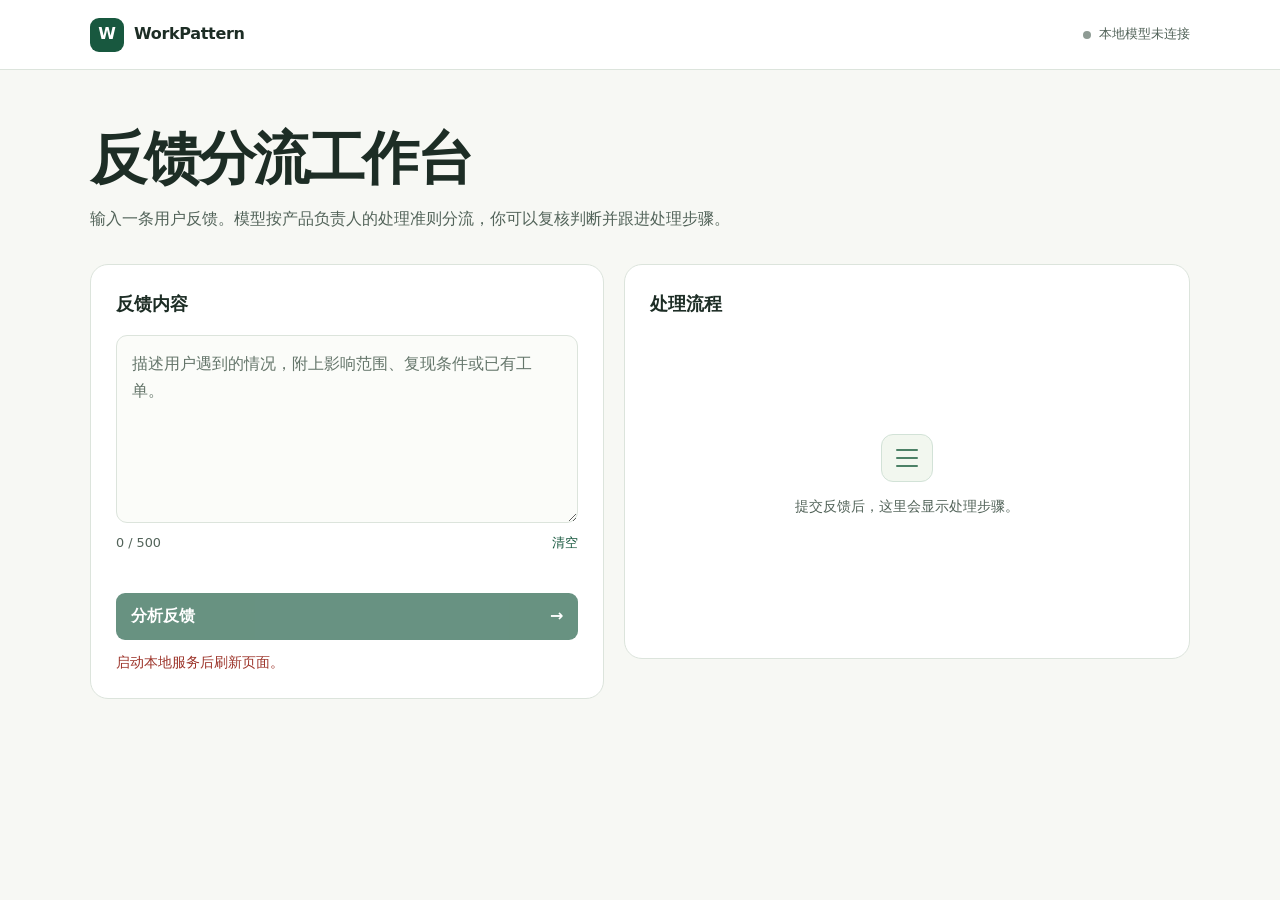
==== web/index.html @ 5e1d1bed "Build a local AI feedback triage workbench" ====
<!doctype html>
<html lang="zh-CN">
<head>
  <meta charset="utf-8">
  <meta name="viewport" content="width=device-width, initial-scale=1">
  <meta name="theme-color" content="#f7f8f4">
  <title>WorkPattern · 反馈分流工作台</title>
  <link rel="stylesheet" href="/style.css">
  <script src="/app.js" defer></script>
</head>
<body>
  <header class="bar">
    <div class="bar-content">
      <span class="brand"><span class="mark" aria-hidden="true">W</span> WorkPattern</span>
      <span class="connection" id="connection" role="status">正在连接本地模型</span>
    </div>
  </header>
  <main>
    <section class="intro" aria-labelledby="title">
      <h1 id="title">反馈分流工作台</h1>
      <p>输入一条用户反馈。模型按产品负责人的处理准则分流，你可以复核判断并跟进处理步骤。</p>
    </section>
    <div class="board">
      <section class="panel intake" aria-labelledby="intake-title">
        <h2 id="intake-title">反馈内容</h2>
        <form id="triage-form">
          <label class="sr-only" for="feedback">反馈内容</label>
          <textarea id="feedback" maxlength="500" placeholder="描述用户遇到的情况，附上影响范围、复现条件或已有工单。" required></textarea>
          <div class="input-meta"><span id="count">0 / 500</span><button type="button" class="text-button" id="clear">清空</button></div>
          <div id="samples" class="samples" aria-label="示例反馈"></div>
          <button type="submit" class="primary" id="run" disabled>分析反馈 <span aria-hidden="true">→</span></button>
          <p class="error" id="error" role="alert" hidden></p>
        </form>
      </section>
      <section class="panel result" aria-labelledby="result-title">
        <div class="panel-head">
          <h2 id="result-title">处理流程</h2>
          <span id="latency"></span>
        </div>
        <div id="empty" class="empty">
          <span class="list-icon" aria-hidden="true"><i></i><i></i><i></i></span>
          <p>提交反馈后，这里会显示处理步骤。</p>
        </div>
        <div id="workflow" hidden>
          <div class="decision">
            <h3 id="decision-title"></h3>
            <p id="criterion"></p>
          </div>
          <label class="override">复核分流 <select id="override"></select></label>
          <div id="steps"></div>
          <div class="result-actions"><span id="progress" aria-live="polite"></span><button id="download" class="secondary">导出记录</button></div>
        </div>
      </section>
    </div>
    <details id="evaluation" class="evaluation" hidden>
      <summary>模型评测</summary>
      <div id="metrics"></div>
    </details>
  </main>
</body>
</html>
---- style.css ----
:root {
  color-scheme: light;
  font: 16px/1.55 "Inter", "Microsoft YaHei", "PingFang SC", system-ui, sans-serif;
  background: #f7f8f4;
  color: #1d2d25;
  --muted: #526359;
  --green: #18583f;
  --border: #dce4dc;
}
* { box-sizing: border-box; }
[hidden] { display: none !important; }
body { margin: 0; }
button, textarea, select { font: inherit; }
button { cursor: pointer; }
button:disabled { cursor: wait; opacity: .65; }
button:focus-visible, textarea:focus-visible, select:focus-visible, summary:focus-visible, input:focus-visible {
  outline: 2px solid #428568;
  outline-offset: 3px;
}
.bar { border-bottom: 1px solid var(--border); background: #fff; }
.bar-content, main { width: min(1100px, calc(100% - 64px)); margin-inline: auto; }
.bar-content { display: flex; align-items: center; justify-content: space-between; min-height: 69px; gap: 18px; }
.brand { display: flex; gap: 10px; align-items: center; font-weight: 700; letter-spacing: -.02em; }
.mark { display: grid; place-items: center; width: 34px; height: 34px; border-radius: 9px; color: #fff; background: var(--green); }
.connection { display: flex; align-items: center; gap: 8px; font-size: .81rem; color: var(--muted); }
.connection::before { content: ""; width: 8px; height: 8px; background: #8e9b94; border-radius: 50%; flex: none; }
.connection.ready::before { background: #37855f; }
.intro { padding-block: 54px 32px; }
h1, h2, h3, p { margin: 0; }
h1 { font-size: clamp(2.2rem, 5vw, 3.55rem); line-height: 1.22; letter-spacing: -.045em; }
.intro p { color: var(--muted); margin-top: 14px; max-width: 680px; }
.board { display: grid; grid-template-columns: 1fr 1.1fr; gap: 20px; align-items: start; }
.panel { min-width: 0; border: 1px solid var(--border); border-radius: 18px; background: #fff; padding: 25px; }
h2 { font-size: 1.14rem; }
.intake h2 { margin-bottom: 17px; }
textarea { display: block; width: 100%; min-height: 188px; resize: vertical; padding: 15px; background: #fbfcf9; color: inherit; border: 1px solid var(--border); border-radius: 11px; line-height: 1.65; }
textarea::placeholder { color: #64756a; }
.input-meta, .panel-head, .result-actions { display: flex; align-items: center; justify-content: space-between; gap: 12px; }
.input-meta, #latency, #progress { font-size: .8rem; color: var(--muted); }
.input-meta { margin-top: 7px; }
.text-button { background: transparent; border: 0; color: var(--green); padding: 3px 0; }
.samples { display: flex; flex-wrap: wrap; gap: 7px; margin: 17px 0 20px; }
.samples button, .secondary { padding: 6px 10px; border: 1px solid var(--border); background: #fff; color: #315242; border-radius: 7px; font-size: .8rem; }
.samples button:hover, .secondary:hover { background: #eff5ee; }
.primary { border: 0; border-radius: 9px; background: var(--green); color: white; width: 100%; padding: 11px 15px; text-align: left; display: flex; justify-content: space-between; font-weight: 600; }
.primary:hover { background: #124a34; }
.error { margin-top: 12px; color: #9c3329; font-size: .86rem; }
.empty { min-height: 315px; display: grid; place-content: center; justify-items: center; gap: 14px; color: var(--muted); font-size: .88rem; text-align: center; }
.list-icon { display: grid; gap: 6px; padding: 14px; border: 1px solid #d2e2d7; border-radius: 12px; background: #f2f7ef; }
.list-icon i { display: block; width: 22px; height: 2px; border-radius: 2px; background: #4c8166; }
.decision { margin-block: 17px 14px; padding: 15px; background: #edf5ed; border-radius: 10px; }
.decision h3 { font-size: 1.32rem; }
.decision p { margin-top: 4px; font-size: .85rem; color: #355845; }
.override { display: flex; align-items: center; gap: 9px; font-size: .82rem; color: var(--muted); margin-bottom: 9px; }
select { padding: 4px 7px; border: 1px solid var(--border); border-radius: 6px; color: #234435; background: white; }
.step { display: grid; grid-template-columns: 19px 1fr; gap: 10px; padding: 12px 0; border-bottom: 1px solid #e9eee9; cursor: pointer; }
.step input { margin: 4px 0 0; width: 17px; height: 17px; accent-color: var(--green); }
.step strong { display: block; font-size: .92rem; }
.step small { display: block; margin-top: 2px; color: var(--muted); font-size: .82rem; }
.result-actions { margin-top: 16px; }
.evaluation { margin-block: 18px 36px; color: var(--muted); font-size: .85rem; }
summary { width: fit-content; cursor: pointer; color: var(--green); }
.evaluation p { margin-top: 8px; }
.sr-only { position: absolute; width: 1px; height: 1px; overflow: hidden; clip-path: inset(50%); }
@media (max-width: 750px) {
  .bar-content, main { width: calc(100% - 32px); }
  .intro { padding-block: 34px 25px; }
  .board { grid-template-columns: 1fr; }
  .panel { padding: 19px; }
  .empty { min-height: 170px; }
}
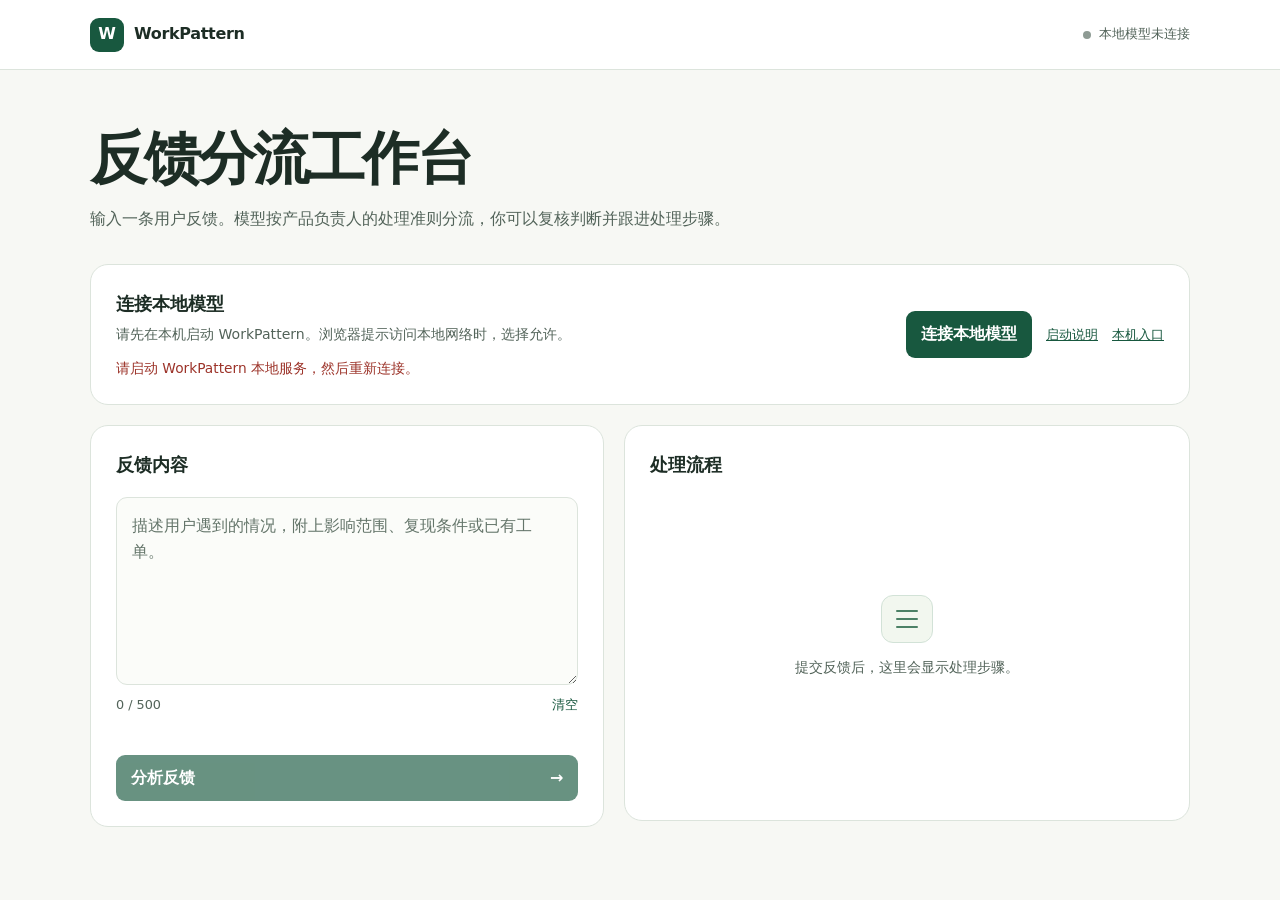
==== commit 05ccb985: "Connect the GitHub Pages workbench to local inference" ====
--- a/web/index.html
+++ b/web/index.html
@@ -4,21 +4,34 @@
   <meta charset="utf-8">
   <meta name="viewport" content="width=device-width, initial-scale=1">
   <meta name="theme-color" content="#f7f8f4">
+  <meta http-equiv="Content-Security-Policy" content="default-src 'self'; connect-src 'self' http://127.0.0.1:8765; base-uri 'none'; object-src 'none'; form-action 'none'">
   <title>WorkPattern · 反馈分流工作台</title>
-  <link rel="stylesheet" href="/style.css">
-  <script src="/app.js" defer></script>
+  <link rel="stylesheet" href="./style.css">
+  <script src="./app.js" defer></script>
 </head>
 <body>
   <header class="bar">
     <div class="bar-content">
       <span class="brand"><span class="mark" aria-hidden="true">W</span> WorkPattern</span>
-      <span class="connection" id="connection" role="status">正在连接本地模型</span>
+      <span class="connection" id="connection" role="status">本地模型未连接</span>
     </div>
   </header>
   <main>
     <section class="intro" aria-labelledby="title">
       <h1 id="title">反馈分流工作台</h1>
       <p>输入一条用户反馈。模型按产品负责人的处理准则分流，你可以复核判断并跟进处理步骤。</p>
+    </section>
+    <section id="connect-panel" class="panel connect-panel" aria-labelledby="connect-title" hidden>
+      <div>
+        <h2 id="connect-title">连接本地模型</h2>
+        <p id="connect-help">请先在本机启动 WorkPattern。浏览器提示访问本地网络时，选择允许。</p>
+        <p id="connect-error" class="error" role="alert" hidden></p>
+      </div>
+      <div class="connect-actions">
+        <button id="connect" class="primary" type="button">连接本地模型</button>
+        <a href="https://github.com/Aul-Ravens/workpattern#本机运行">启动说明</a>
+        <a href="http://127.0.0.1:8765/">本机入口</a>
+      </div>
     </section>
     <div class="board">
       <section class="panel intake" aria-labelledby="intake-title">
--- a/web/style.css
+++ b/web/style.css
@@ -0,0 +1,77 @@
+:root {
+  color-scheme: light;
+  font: 16px/1.55 "Inter", "Microsoft YaHei", "PingFang SC", system-ui, sans-serif;
+  background: #f7f8f4;
+  color: #1d2d25;
+  --muted: #526359;
+  --green: #18583f;
+  --border: #dce4dc;
+}
+* { box-sizing: border-box; }
+[hidden] { display: none !important; }
+body { margin: 0; }
+button, textarea, select { font: inherit; }
+button { cursor: pointer; }
+button:disabled { cursor: wait; opacity: .65; }
+button:focus-visible, textarea:focus-visible, select:focus-visible, summary:focus-visible, input:focus-visible {
+  outline: 2px solid #428568;
+  outline-offset: 3px;
+}
+.bar { border-bottom: 1px solid var(--border); background: #fff; }
+.bar-content, main { width: min(1100px, calc(100% - 64px)); margin-inline: auto; }
+.bar-content { display: flex; align-items: center; justify-content: space-between; min-height: 69px; gap: 18px; }
+.brand { display: flex; gap: 10px; align-items: center; font-weight: 700; letter-spacing: -.02em; }
+.mark { display: grid; place-items: center; width: 34px; height: 34px; border-radius: 9px; color: #fff; background: var(--green); }
+.connection { display: flex; align-items: center; gap: 8px; font-size: .81rem; color: var(--muted); }
+.connection::before { content: ""; width: 8px; height: 8px; background: #8e9b94; border-radius: 50%; flex: none; }
+.connection.ready::before { background: #37855f; }
+.intro { padding-block: 54px 32px; }
+h1, h2, h3, p { margin: 0; }
+h1 { font-size: clamp(2.2rem, 5vw, 3.55rem); line-height: 1.22; letter-spacing: -.045em; }
+.intro p { color: var(--muted); margin-top: 14px; max-width: 680px; }
+.board { display: grid; grid-template-columns: 1fr 1.1fr; gap: 20px; align-items: start; }
+.panel { min-width: 0; border: 1px solid var(--border); border-radius: 18px; background: #fff; padding: 25px; }
+.connect-panel { display: flex; justify-content: space-between; gap: 20px; align-items: center; margin-bottom: 20px; }
+.connect-panel #connect-help { margin-top: 6px; color: var(--muted); font-size: .88rem; }
+.connect-actions { display: flex; flex: none; flex-wrap: wrap; align-items: center; gap: 10px 14px; }
+.connect-actions .primary { width: auto; }
+.connect-actions a { font-size: .82rem; color: var(--green); }
+h2 { font-size: 1.14rem; }
+.intake h2 { margin-bottom: 17px; }
+textarea { display: block; width: 100%; min-height: 188px; resize: vertical; padding: 15px; background: #fbfcf9; color: inherit; border: 1px solid var(--border); border-radius: 11px; line-height: 1.65; }
+textarea::placeholder { color: #64756a; }
+.input-meta, .panel-head, .result-actions { display: flex; align-items: center; justify-content: space-between; gap: 12px; }
+.input-meta, #latency, #progress { font-size: .8rem; color: var(--muted); }
+.input-meta { margin-top: 7px; }
+.text-button { background: transparent; border: 0; color: var(--green); padding: 3px 0; }
+.samples { display: flex; flex-wrap: wrap; gap: 7px; margin: 17px 0 20px; }
+.samples button, .secondary { padding: 6px 10px; border: 1px solid var(--border); background: #fff; color: #315242; border-radius: 7px; font-size: .8rem; }
+.samples button:hover, .secondary:hover { background: #eff5ee; }
+.primary { border: 0; border-radius: 9px; background: var(--green); color: white; width: 100%; padding: 11px 15px; text-align: left; display: flex; justify-content: space-between; font-weight: 600; }
+.primary:hover { background: #124a34; }
+.error { margin-top: 12px; color: #9c3329; font-size: .86rem; }
+.empty { min-height: 315px; display: grid; place-content: center; justify-items: center; gap: 14px; color: var(--muted); font-size: .88rem; text-align: center; }
+.list-icon { display: grid; gap: 6px; padding: 14px; border: 1px solid #d2e2d7; border-radius: 12px; background: #f2f7ef; }
+.list-icon i { display: block; width: 22px; height: 2px; border-radius: 2px; background: #4c8166; }
+.decision { margin-block: 17px 14px; padding: 15px; background: #edf5ed; border-radius: 10px; }
+.decision h3 { font-size: 1.32rem; }
+.decision p { margin-top: 4px; font-size: .85rem; color: #355845; }
+.override { display: flex; align-items: center; gap: 9px; font-size: .82rem; color: var(--muted); margin-bottom: 9px; }
+select { padding: 4px 7px; border: 1px solid var(--border); border-radius: 6px; color: #234435; background: white; }
+.step { display: grid; grid-template-columns: 19px 1fr; gap: 10px; padding: 12px 0; border-bottom: 1px solid #e9eee9; cursor: pointer; }
+.step input { margin: 4px 0 0; width: 17px; height: 17px; accent-color: var(--green); }
+.step strong { display: block; font-size: .92rem; }
+.step small { display: block; margin-top: 2px; color: var(--muted); font-size: .82rem; }
+.result-actions { margin-top: 16px; }
+.evaluation { margin-block: 18px 36px; color: var(--muted); font-size: .85rem; }
+summary { width: fit-content; cursor: pointer; color: var(--green); }
+.evaluation p { margin-top: 8px; }
+.sr-only { position: absolute; width: 1px; height: 1px; overflow: hidden; clip-path: inset(50%); }
+@media (max-width: 750px) {
+  .bar-content, main { width: calc(100% - 32px); }
+  .intro { padding-block: 34px 25px; }
+  .board { grid-template-columns: 1fr; }
+  .panel { padding: 19px; }
+  .connect-panel { align-items: flex-start; flex-direction: column; }
+  .empty { min-height: 170px; }
+}
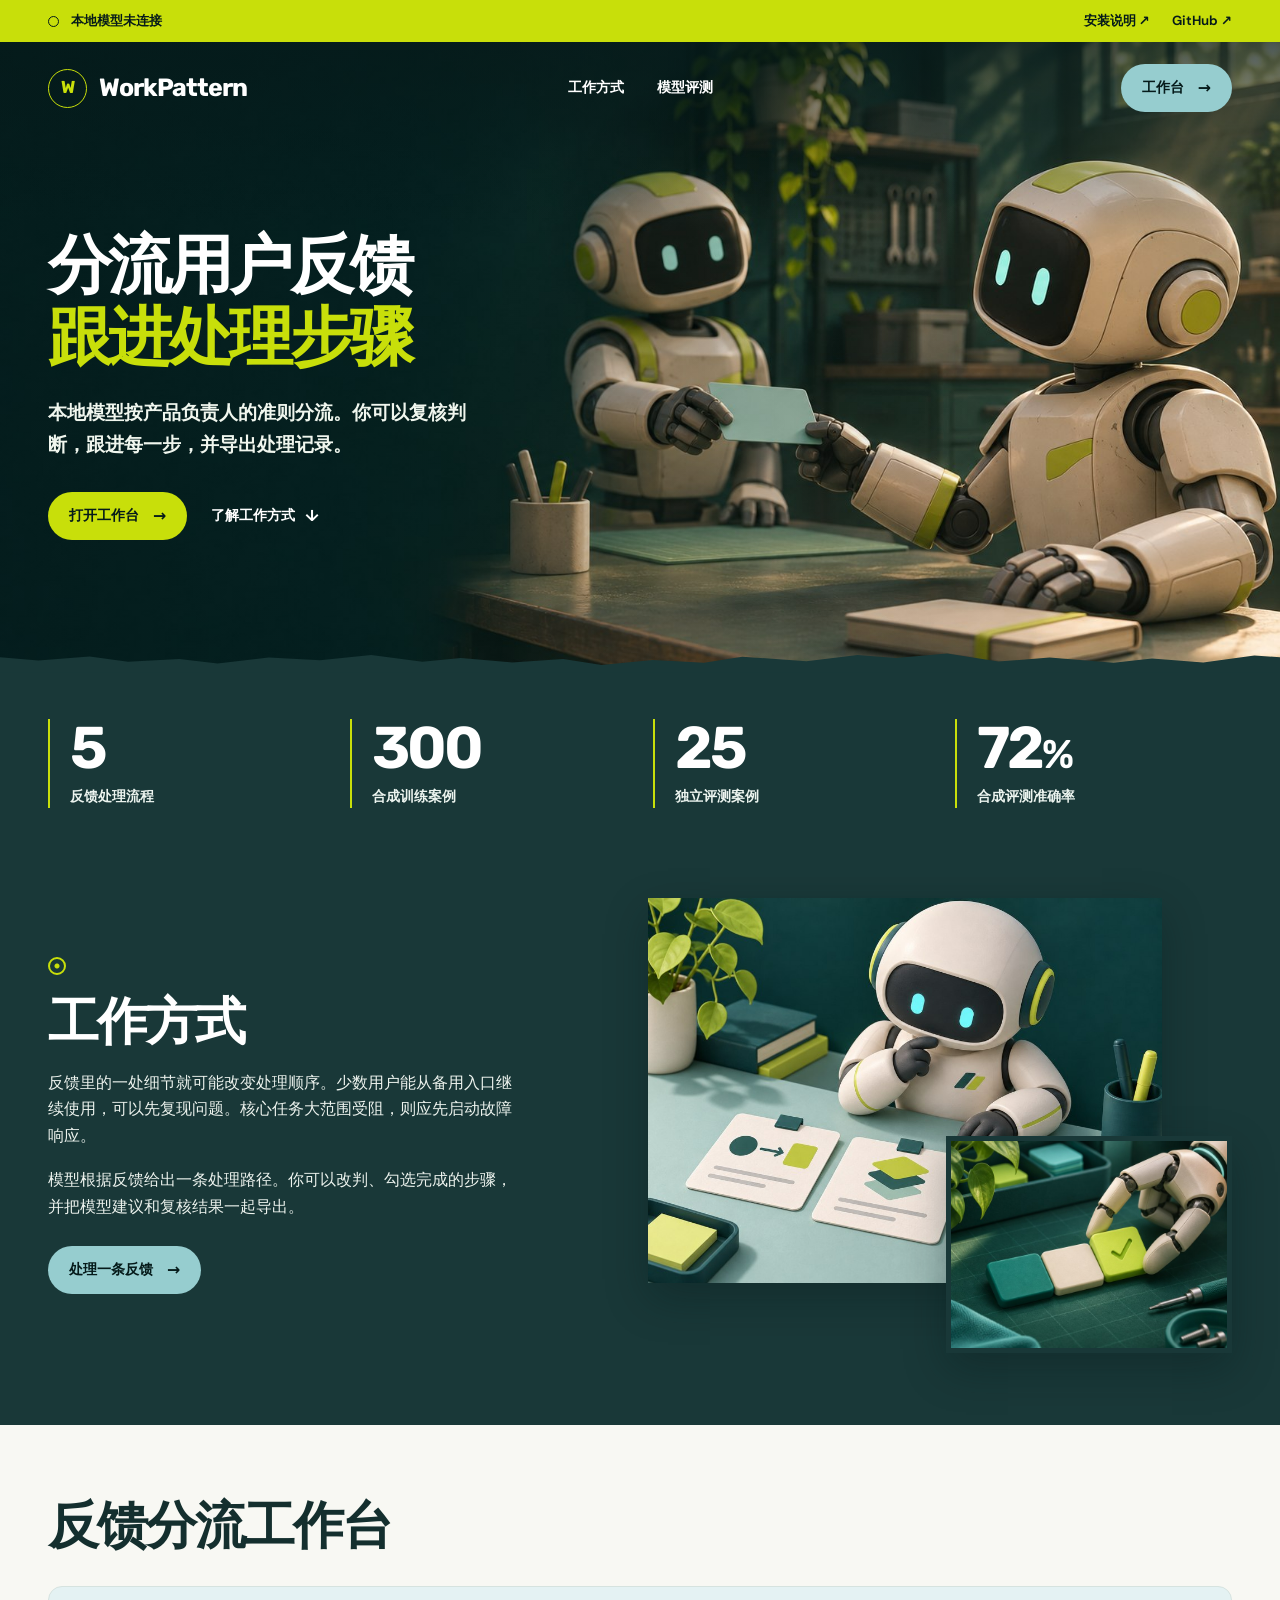
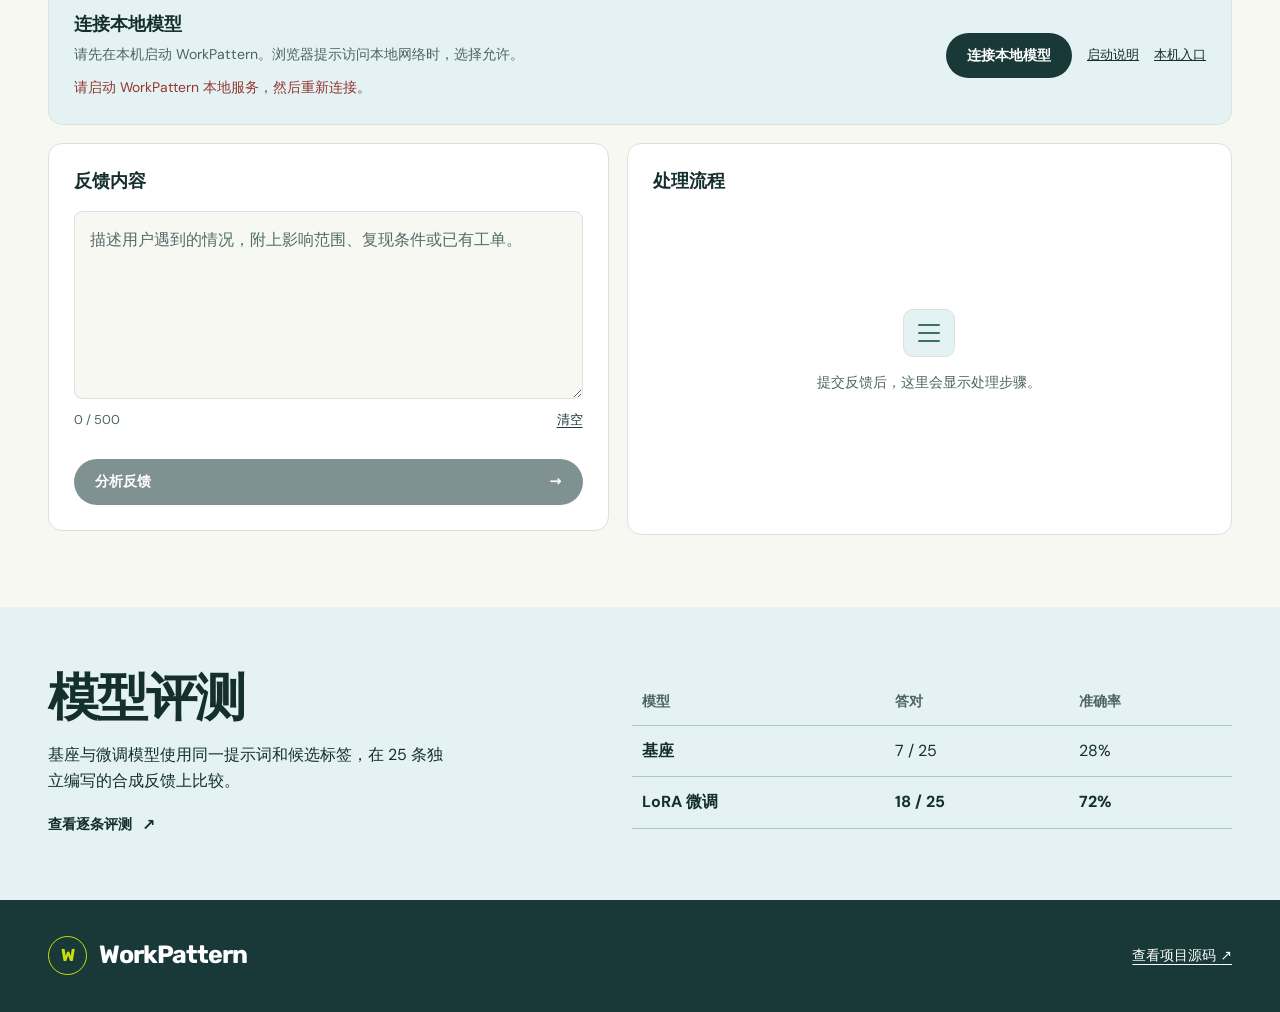
==== commit 681b5207: "Redesign WorkPattern with a robot workshop" ====
--- a/web/index.html
+++ b/web/index.html
@@ -3,72 +3,141 @@
 <head>
   <meta charset="utf-8">
   <meta name="viewport" content="width=device-width, initial-scale=1">
-  <meta name="theme-color" content="#f7f8f4">
+  <meta name="theme-color" content="#193838">
+  <meta name="description" content="WorkPattern 在本机运行反馈分流模型，帮助你复核判断、跟进处理步骤并导出记录。">
   <meta http-equiv="Content-Security-Policy" content="default-src 'self'; connect-src 'self' http://127.0.0.1:8765; base-uri 'none'; object-src 'none'; form-action 'none'">
   <title>WorkPattern · 反馈分流工作台</title>
   <link rel="stylesheet" href="./style.css">
   <script src="./app.js" defer></script>
 </head>
 <body>
-  <header class="bar">
-    <div class="bar-content">
-      <span class="brand"><span class="mark" aria-hidden="true">W</span> WorkPattern</span>
+  <a class="skip-link" href="#workbench">跳到工作台</a>
+  <div class="utility">
+    <div class="wrap utility-inner">
       <span class="connection" id="connection" role="status">本地模型未连接</span>
+      <div class="utility-links">
+        <a href="https://github.com/Aul-Ravens/workpattern#本机运行">安装说明 <span aria-hidden="true">↗</span></a>
+        <a href="https://github.com/Aul-Ravens/workpattern">GitHub <span aria-hidden="true">↗</span></a>
+      </div>
     </div>
-  </header>
-  <main>
-    <section class="intro" aria-labelledby="title">
-      <h1 id="title">反馈分流工作台</h1>
-      <p>输入一条用户反馈。模型按产品负责人的处理准则分流，你可以复核判断并跟进处理步骤。</p>
-    </section>
-    <section id="connect-panel" class="panel connect-panel" aria-labelledby="connect-title" hidden>
-      <div>
-        <h2 id="connect-title">连接本地模型</h2>
-        <p id="connect-help">请先在本机启动 WorkPattern。浏览器提示访问本地网络时，选择允许。</p>
-        <p id="connect-error" class="error" role="alert" hidden></p>
-      </div>
-      <div class="connect-actions">
-        <button id="connect" class="primary" type="button">连接本地模型</button>
-        <a href="https://github.com/Aul-Ravens/workpattern#本机运行">启动说明</a>
-        <a href="http://127.0.0.1:8765/">本机入口</a>
+  </div>
+  <div class="masthead" id="top">
+    <img class="hero-art" src="./images/robot-workshop.jpg" alt="" width="1672" height="941" fetchpriority="high">
+    <header class="wrap navigation">
+      <a class="brand" href="#top"><span class="mark" aria-hidden="true">W</span> WorkPattern</a>
+      <nav class="nav-links" aria-label="站内导航">
+        <a href="#how">工作方式</a>
+        <a href="#evaluation">模型评测</a>
+      </nav>
+      <a class="button button-aqua nav-action" href="#workbench">工作台 <span aria-hidden="true">→</span></a>
+    </header>
+    <section class="hero wrap" aria-labelledby="title">
+      <div class="hero-copy">
+        <h1 id="title">分流用户反馈 <span>跟进处理步骤</span></h1>
+        <p>本地模型按产品负责人的准则分流。你可以复核判断，跟进每一步，并导出处理记录。</p>
+        <div class="hero-actions">
+          <a class="button button-lime" href="#workbench">打开工作台 <span aria-hidden="true">→</span></a>
+          <a class="arrow-link" href="#how">了解工作方式 <span aria-hidden="true">↓</span></a>
+        </div>
       </div>
     </section>
-    <div class="board">
-      <section class="panel intake" aria-labelledby="intake-title">
-        <h2 id="intake-title">反馈内容</h2>
-        <form id="triage-form">
-          <label class="sr-only" for="feedback">反馈内容</label>
-          <textarea id="feedback" maxlength="500" placeholder="描述用户遇到的情况，附上影响范围、复现条件或已有工单。" required></textarea>
-          <div class="input-meta"><span id="count">0 / 500</span><button type="button" class="text-button" id="clear">清空</button></div>
-          <div id="samples" class="samples" aria-label="示例反馈"></div>
-          <button type="submit" class="primary" id="run" disabled>分析反馈 <span aria-hidden="true">→</span></button>
-          <p class="error" id="error" role="alert" hidden></p>
-        </form>
-      </section>
-      <section class="panel result" aria-labelledby="result-title">
-        <div class="panel-head">
-          <h2 id="result-title">处理流程</h2>
-          <span id="latency"></span>
+  </div>
+  <main>
+    <section class="overview" aria-label="产品概览">
+      <div class="wrap">
+        <dl class="stats">
+          <div><dt>反馈处理流程</dt><dd>5</dd></div>
+          <div><dt>合成训练案例</dt><dd>300</dd></div>
+          <div><dt>独立评测案例</dt><dd>25</dd></div>
+          <div><dt>合成评测准确率</dt><dd>72<span>%</span></dd></div>
+        </dl>
+        <section class="how" id="how" aria-labelledby="how-title">
+          <div class="how-copy">
+            <h2 id="how-title">工作方式</h2>
+            <p>反馈里的一处细节就可能改变处理顺序。少数用户能从备用入口继续使用，可以先复现问题。核心任务大范围受阻，则应先启动故障响应。</p>
+            <p>模型根据反馈给出一条处理路径。你可以改判、勾选完成的步骤，并把模型建议和复核结果一起导出。</p>
+            <a class="button button-aqua" href="#workbench">处理一条反馈 <span aria-hidden="true">→</span></a>
+          </div>
+          <div class="how-images" aria-hidden="true">
+            <img class="review-art" src="./images/robot-review.jpg" width="920" height="690" alt="" loading="lazy">
+            <img class="check-art" src="./images/robot-checklist.jpg" width="760" height="570" alt="" loading="lazy">
+          </div>
+        </section>
+      </div>
+    </section>
+    <section class="workbench wrap" id="workbench" aria-labelledby="workbench-title">
+      <h2 id="workbench-title">反馈分流工作台</h2>
+      <section id="connect-panel" class="panel connect-panel" aria-labelledby="connect-title" hidden>
+        <div>
+          <h3 id="connect-title">连接本地模型</h3>
+          <p id="connect-help">请先在本机启动 WorkPattern。浏览器提示访问本地网络时，选择允许。</p>
+          <p id="connect-error" class="error" role="alert" hidden></p>
         </div>
-        <div id="empty" class="empty">
-          <span class="list-icon" aria-hidden="true"><i></i><i></i><i></i></span>
-          <p>提交反馈后，这里会显示处理步骤。</p>
-        </div>
-        <div id="workflow" hidden>
-          <div class="decision">
-            <h3 id="decision-title"></h3>
-            <p id="criterion"></p>
-          </div>
-          <label class="override">复核分流 <select id="override"></select></label>
-          <div id="steps"></div>
-          <div class="result-actions"><span id="progress" aria-live="polite"></span><button id="download" class="secondary">导出记录</button></div>
+        <div class="connect-actions">
+          <button id="connect" class="primary" type="button">连接本地模型</button>
+          <a href="https://github.com/Aul-Ravens/workpattern#本机运行">启动说明</a>
+          <a href="http://127.0.0.1:8765/">本机入口</a>
         </div>
       </section>
+      <div class="board">
+        <section class="panel intake" aria-labelledby="intake-title">
+          <h3 id="intake-title">反馈内容</h3>
+          <form id="triage-form">
+            <label class="sr-only" for="feedback">反馈内容</label>
+            <textarea id="feedback" maxlength="500" placeholder="描述用户遇到的情况，附上影响范围、复现条件或已有工单。" required></textarea>
+            <div class="input-meta"><span id="count">0 / 500</span><button type="button" class="text-button" id="clear">清空</button></div>
+            <div id="samples" class="samples" aria-label="示例反馈"></div>
+            <button type="submit" class="primary" id="run" disabled>分析反馈 <span aria-hidden="true">→</span></button>
+            <p class="error" id="error" role="alert" hidden></p>
+          </form>
+        </section>
+        <section class="panel result" aria-labelledby="result-title">
+          <div class="panel-head">
+            <h3 id="result-title">处理流程</h3>
+            <span id="latency"></span>
+          </div>
+          <div id="empty" class="empty">
+            <span class="list-icon" aria-hidden="true"><i></i><i></i><i></i></span>
+            <p>提交反馈后，这里会显示处理步骤。</p>
+          </div>
+          <div id="workflow" hidden>
+            <div class="decision">
+              <h4 id="decision-title"></h4>
+              <p id="criterion"></p>
+            </div>
+            <label class="override">复核分流 <select id="override"></select></label>
+            <div id="steps"></div>
+            <div class="result-actions"><span id="progress" aria-live="polite"></span><button id="download" class="secondary">导出记录</button></div>
+          </div>
+        </section>
+      </div>
+      <details id="local-evaluation" class="evaluation" hidden>
+        <summary>当前连接模型的评测</summary>
+        <div id="metrics"></div>
+      </details>
+    </section>
+    <section class="benchmark" id="evaluation" aria-labelledby="evaluation-title">
+      <div class="wrap benchmark-inner">
+        <div>
+          <h2 id="evaluation-title">模型评测</h2>
+          <p>基座与微调模型使用同一提示词和候选标签，在 25 条独立编写的合成反馈上比较。</p>
+          <a class="arrow-link" href="https://github.com/Aul-Ravens/workpattern/blob/main/model/adapter/evaluation.json">查看逐条评测 <span aria-hidden="true">↗</span></a>
+        </div>
+        <table>
+          <thead><tr><th scope="col">模型</th><th scope="col">答对</th><th scope="col">准确率</th></tr></thead>
+          <tbody>
+            <tr><th scope="row">基座</th><td>7 / 25</td><td>28%</td></tr>
+            <tr><th scope="row">LoRA 微调</th><td>18 / 25</td><td>72%</td></tr>
+          </tbody>
+        </table>
+      </div>
+    </section>
+  </main>
+  <footer class="footer">
+    <div class="wrap footer-inner">
+      <a class="brand" href="#top"><span class="mark" aria-hidden="true">W</span> WorkPattern</a>
+      <a href="https://github.com/Aul-Ravens/workpattern">查看项目源码 <span aria-hidden="true">↗</span></a>
     </div>
-    <details id="evaluation" class="evaluation" hidden>
-      <summary>模型评测</summary>
-      <div id="metrics"></div>
-    </details>
-  </main>
+  </footer>
 </body>
 </html>
--- a/web/style.css
+++ b/web/style.css
@@ -1,77 +1,224 @@
+@font-face {
+  font-family: "DM Sans";
+  src: url("./fonts/dm-sans.woff2") format("woff2");
+  font-weight: 400 800;
+  font-display: swap;
+}
+@font-face {
+  font-family: Rubik;
+  src: url("./fonts/rubik.woff2") format("woff2");
+  font-weight: 400 800;
+  font-display: swap;
+}
 :root {
   color-scheme: light;
-  font: 16px/1.55 "Inter", "Microsoft YaHei", "PingFang SC", system-ui, sans-serif;
-  background: #f7f8f4;
-  color: #1d2d25;
-  --muted: #526359;
-  --green: #18583f;
-  --border: #dce4dc;
+  --deep: #193838;
+  --ink: #142f2e;
+  --night: #051a1a;
+  --lime: #c8df0a;
+  --aqua: #96cdcf;
+  --wash: #e4f2f3;
+  --paper: #f8f8f3;
+  --muted: #4c6463;
+  --border: #d6e3df;
+  --display: Rubik, "Microsoft YaHei", "PingFang SC", system-ui, sans-serif;
+  font: 16px/1.65 "DM Sans", "Microsoft YaHei", "PingFang SC", system-ui, sans-serif;
+  background: var(--paper);
+  color: var(--ink);
 }
 * { box-sizing: border-box; }
 [hidden] { display: none !important; }
-body { margin: 0; }
+html { scroll-behavior: smooth; }
+body, h1, h2, h3, h4, p, dl, dd { margin: 0; }
+body { min-width: 300px; }
+a { color: inherit; }
 button, textarea, select { font: inherit; }
 button { cursor: pointer; }
-button:disabled { cursor: wait; opacity: .65; }
-button:focus-visible, textarea:focus-visible, select:focus-visible, summary:focus-visible, input:focus-visible {
-  outline: 2px solid #428568;
-  outline-offset: 3px;
-}
-.bar { border-bottom: 1px solid var(--border); background: #fff; }
-.bar-content, main { width: min(1100px, calc(100% - 64px)); margin-inline: auto; }
-.bar-content { display: flex; align-items: center; justify-content: space-between; min-height: 69px; gap: 18px; }
-.brand { display: flex; gap: 10px; align-items: center; font-weight: 700; letter-spacing: -.02em; }
-.mark { display: grid; place-items: center; width: 34px; height: 34px; border-radius: 9px; color: #fff; background: var(--green); }
-.connection { display: flex; align-items: center; gap: 8px; font-size: .81rem; color: var(--muted); }
-.connection::before { content: ""; width: 8px; height: 8px; background: #8e9b94; border-radius: 50%; flex: none; }
-.connection.ready::before { background: #37855f; }
-.intro { padding-block: 54px 32px; }
-h1, h2, h3, p { margin: 0; }
-h1 { font-size: clamp(2.2rem, 5vw, 3.55rem); line-height: 1.22; letter-spacing: -.045em; }
-.intro p { color: var(--muted); margin-top: 14px; max-width: 680px; }
-.board { display: grid; grid-template-columns: 1fr 1.1fr; gap: 20px; align-items: start; }
-.panel { min-width: 0; border: 1px solid var(--border); border-radius: 18px; background: #fff; padding: 25px; }
-.connect-panel { display: flex; justify-content: space-between; gap: 20px; align-items: center; margin-bottom: 20px; }
-.connect-panel #connect-help { margin-top: 6px; color: var(--muted); font-size: .88rem; }
-.connect-actions { display: flex; flex: none; flex-wrap: wrap; align-items: center; gap: 10px 14px; }
+button:disabled { cursor: default; opacity: .55; }
+:focus-visible { outline: 3px solid #4a9e94; outline-offset: 4px; }
+section[id] { scroll-margin-top: 28px; }
+.wrap { width: min(1240px, calc(100% - 96px)); margin-inline: auto; }
+.sr-only, .skip-link:not(:focus) { position: absolute; width: 1px; height: 1px; overflow: hidden; clip-path: inset(50%); }
+.skip-link:focus { position: fixed; top: 10px; left: 12px; z-index: 20; padding: 10px 16px; background: var(--lime); }
+
+.utility { color: var(--night); background: var(--lime); font-size: .83rem; font-weight: 650; }
+.utility-inner, .utility-links, .connection { display: flex; align-items: center; gap: 12px; }
+.utility-inner { min-height: 42px; justify-content: space-between; }
+.utility-links { gap: 22px; }
+.utility-links a, .nav-links a, .brand, .button, .arrow-link { text-decoration: none; }
+.utility-links a:hover, .nav-links a:hover, .arrow-link:hover { text-decoration: underline; text-underline-offset: 4px; }
+.connection::before {
+  content: "";
+  width: 9px;
+  height: 9px;
+  flex: none;
+  border: 1.5px solid currentColor;
+  border-radius: 50%;
+}
+.connection.ready::before { background: var(--deep); box-shadow: 0 0 0 2px #19383830; }
+
+.masthead { position: relative; isolation: isolate; color: white; background: var(--night); }
+.hero-art { position: absolute; inset: 0; z-index: -2; width: 100%; height: 100%; object-fit: cover; object-position: center 49%; }
+.masthead::before {
+  content: "";
+  position: absolute;
+  z-index: -1;
+  inset: 0;
+  background: linear-gradient(180deg, #051a1ab8, transparent 29%), linear-gradient(90deg, #051a1a96, #051a1a20 55%, transparent 78%);
+}
+.masthead::after {
+  content: "";
+  position: absolute;
+  inset: auto 0 -1px;
+  height: 24px;
+  background: var(--deep);
+  clip-path: polygon(0 35%, 3% 49%, 7% 32%, 10% 54%, 14% 43%, 17% 62%, 21% 37%, 25% 48%, 29% 26%, 33% 54%, 36% 39%, 40% 57%, 44% 43%, 47% 68%, 51% 47%, 55% 58%, 58% 33%, 63% 52%, 67% 26%, 70% 39%, 74% 20%, 78% 53%, 82% 37%, 87% 58%, 90% 41%, 94% 57%, 98% 28%, 100% 36%, 100% 100%, 0 100%);
+}
+.navigation { display: grid; grid-template-columns: 1fr auto 1fr; align-items: center; gap: 28px; padding-block: 22px; }
+.brand { display: inline-flex; align-items: center; justify-self: start; gap: 12px; font: 700 1.56rem/1 var(--display); letter-spacing: -.045em; white-space: nowrap; }
+.mark { display: grid; place-items: center; width: 39px; aspect-ratio: 1; border: 1.5px solid var(--lime); border-radius: 50%; color: var(--lime); font-size: 1.08rem; letter-spacing: 0; }
+.nav-links { display: flex; align-items: center; gap: 33px; font-weight: 650; font-size: .9rem; }
+.nav-action { justify-self: end; }
+.hero { min-height: clamp(440px, 42vw, 600px); display: flex; align-items: center; padding-block: 52px 88px; }
+.hero-copy { max-width: 540px; }
+.hero h1 { font: 750 clamp(3.15rem, 5vw, 5rem)/1.12 var(--display); letter-spacing: -.055em; text-wrap: balance; }
+.hero h1 span { display: block; color: var(--lime); }
+.hero p { max-width: 420px; margin-top: 24px; color: #f0f6ee; font-size: clamp(1rem, 1.5vw, 1.18rem); font-weight: 600; text-wrap: pretty; }
+.hero-actions { display: flex; align-items: center; flex-wrap: wrap; gap: 18px 24px; margin-top: 32px; }
+.button, .primary, .secondary {
+  display: inline-flex;
+  align-items: center;
+  justify-content: center;
+  gap: 14px;
+  min-height: 44px;
+  border: 1px solid transparent;
+  border-radius: 100px;
+  padding: 10px 20px;
+  font-weight: 750;
+  font-size: .9rem;
+  text-align: center;
+}
+.button-lime { background: var(--lime); color: var(--night); }
+.button-lime:hover { background: #dcf133; }
+.button-aqua { background: var(--aqua); color: var(--night); }
+.button-aqua:hover { background: #b6e2e1; }
+.arrow-link { display: inline-flex; align-items: center; gap: 10px; font-size: .9rem; font-weight: 700; }
+.arrow-link span, .button span { font-size: 1.1em; }
+
+.overview { background: var(--deep); color: white; }
+.stats { display: grid; grid-template-columns: repeat(4, 1fr); padding-block: 47px 32px; gap: 25px; }
+.stats div { display: grid; align-content: start; gap: 8px; border-left: 2px solid var(--lime); padding-left: 20px; }
+.stats dd { grid-row: 1; font: 650 clamp(2.45rem, 4.6vw, 4.4rem)/1 var(--display); letter-spacing: -.05em; }
+.stats dd span { font-size: .68em; }
+.stats dt { color: #ecf4ef; font-size: .85rem; font-weight: 650; }
+.how { display: grid; grid-template-columns: minmax(0, 1fr) minmax(0, 1.1fr); align-items: center; gap: 70px; padding-block: 58px 72px; }
+.how-copy h2, .workbench > h2, .benchmark h2 {
+  font: 750 clamp(2.1rem, 4vw, 3.45rem)/1.15 var(--display);
+  letter-spacing: -.04em;
+}
+.how-copy h2::before {
+  content: "";
+  display: block;
+  width: 14px;
+  height: 14px;
+  margin-bottom: 18px;
+  border: 2px solid var(--lime);
+  border-radius: 50%;
+  background: radial-gradient(circle, var(--lime) 2px, transparent 3px);
+}
+.how-copy p { margin-top: 18px; max-width: 470px; color: #edf3ee; }
+.how-copy .button { margin-top: 26px; }
+.how-images { position: relative; padding: 0 12% 12% 0; }
+.how-images img { display: block; height: auto; object-fit: cover; box-shadow: 0 16px 40px #06191955; }
+.review-art { width: 100%; }
+.check-art { position: absolute; bottom: 0; right: 0; width: 49%; border: 5px solid var(--deep); }
+
+.workbench { padding-block: 72px; }
+.workbench > h2 { margin-bottom: 30px; }
+.board { display: grid; grid-template-columns: minmax(0, 1fr) minmax(0, 1.08fr); gap: 18px; align-items: start; }
+.panel { min-width: 0; padding: 25px; background: white; border: 1px solid var(--border); border-radius: 14px; }
+.panel h3 { font-size: 1.15rem; line-height: 1.35; }
+.connect-panel { display: flex; align-items: center; justify-content: space-between; gap: 20px; margin-bottom: 18px; background: var(--wash); }
+#connect-help { margin-top: 6px; color: var(--muted); font-size: .88rem; }
+.connect-actions { display: flex; align-items: center; flex: none; flex-wrap: wrap; gap: 10px 15px; }
+.connect-actions a { font-size: .84rem; }
 .connect-actions .primary { width: auto; }
-.connect-actions a { font-size: .82rem; color: var(--green); }
-h2 { font-size: 1.14rem; }
-.intake h2 { margin-bottom: 17px; }
-textarea { display: block; width: 100%; min-height: 188px; resize: vertical; padding: 15px; background: #fbfcf9; color: inherit; border: 1px solid var(--border); border-radius: 11px; line-height: 1.65; }
-textarea::placeholder { color: #64756a; }
+.intake h3 { margin-bottom: 17px; }
+textarea { display: block; width: 100%; min-height: 188px; resize: vertical; padding: 15px; background: var(--paper); color: inherit; border: 1px solid var(--border); border-radius: 8px; }
+textarea::placeholder { color: #536b67; }
 .input-meta, .panel-head, .result-actions { display: flex; align-items: center; justify-content: space-between; gap: 12px; }
 .input-meta, #latency, #progress { font-size: .8rem; color: var(--muted); }
 .input-meta { margin-top: 7px; }
-.text-button { background: transparent; border: 0; color: var(--green); padding: 3px 0; }
-.samples { display: flex; flex-wrap: wrap; gap: 7px; margin: 17px 0 20px; }
-.samples button, .secondary { padding: 6px 10px; border: 1px solid var(--border); background: #fff; color: #315242; border-radius: 7px; font-size: .8rem; }
-.samples button:hover, .secondary:hover { background: #eff5ee; }
-.primary { border: 0; border-radius: 9px; background: var(--green); color: white; width: 100%; padding: 11px 15px; text-align: left; display: flex; justify-content: space-between; font-weight: 600; }
-.primary:hover { background: #124a34; }
-.error { margin-top: 12px; color: #9c3329; font-size: .86rem; }
+.text-button { background: transparent; border: 0; color: var(--deep); padding: 3px 0; text-decoration: underline; text-underline-offset: 3px; }
+.samples { display: flex; flex-wrap: wrap; gap: 8px; margin: 14px 0 18px; }
+.samples:empty { margin-bottom: 12px; }
+.samples button, .secondary { background: white; color: var(--ink); border: 1px solid #a5c3bd; border-radius: 40px; padding: 6px 11px; min-height: 34px; font-size: .81rem; }
+.samples button:hover, .secondary:hover { background: var(--wash); }
+.primary { justify-content: space-between; width: 100%; color: white; background: var(--deep); }
+.primary:not(:disabled):hover { background: #2e5755; }
+.error { margin-top: 10px; color: #93372f; font-size: .87rem; }
 .empty { min-height: 315px; display: grid; place-content: center; justify-items: center; gap: 14px; color: var(--muted); font-size: .88rem; text-align: center; }
-.list-icon { display: grid; gap: 6px; padding: 14px; border: 1px solid #d2e2d7; border-radius: 12px; background: #f2f7ef; }
-.list-icon i { display: block; width: 22px; height: 2px; border-radius: 2px; background: #4c8166; }
-.decision { margin-block: 17px 14px; padding: 15px; background: #edf5ed; border-radius: 10px; }
-.decision h3 { font-size: 1.32rem; }
-.decision p { margin-top: 4px; font-size: .85rem; color: #355845; }
+.list-icon { display: grid; gap: 6px; padding: 14px; border: 1px solid var(--border); border-radius: 10px; background: var(--wash); }
+.list-icon i { display: block; width: 22px; height: 2px; border-radius: 2px; background: #39706a; }
+.decision { margin-block: 17px 14px; padding: 15px; background: var(--wash); border-radius: 8px; }
+.decision h4 { font-size: 1.3rem; }
+.decision p { margin-top: 4px; color: var(--muted); font-size: .85rem; }
 .override { display: flex; align-items: center; gap: 9px; font-size: .82rem; color: var(--muted); margin-bottom: 9px; }
-select { padding: 4px 7px; border: 1px solid var(--border); border-radius: 6px; color: #234435; background: white; }
-.step { display: grid; grid-template-columns: 19px 1fr; gap: 10px; padding: 12px 0; border-bottom: 1px solid #e9eee9; cursor: pointer; }
-.step input { margin: 4px 0 0; width: 17px; height: 17px; accent-color: var(--green); }
+select { padding: 5px 7px; border: 1px solid #a5c3bd; border-radius: 6px; color: var(--ink); background: white; }
+.step { display: grid; grid-template-columns: 19px 1fr; gap: 10px; padding: 12px 0; border-bottom: 1px solid var(--border); cursor: pointer; }
+.step input { margin: 4px 0 0; width: 17px; height: 17px; accent-color: var(--deep); }
 .step strong { display: block; font-size: .92rem; }
 .step small { display: block; margin-top: 2px; color: var(--muted); font-size: .82rem; }
 .result-actions { margin-top: 16px; }
-.evaluation { margin-block: 18px 36px; color: var(--muted); font-size: .85rem; }
-summary { width: fit-content; cursor: pointer; color: var(--green); }
+.evaluation { margin-top: 18px; color: var(--muted); font-size: .85rem; }
+summary { width: fit-content; cursor: pointer; color: var(--deep); }
 .evaluation p { margin-top: 8px; }
-.sr-only { position: absolute; width: 1px; height: 1px; overflow: hidden; clip-path: inset(50%); }
-@media (max-width: 750px) {
-  .bar-content, main { width: calc(100% - 32px); }
-  .intro { padding-block: 34px 25px; }
-  .board { grid-template-columns: 1fr; }
-  .panel { padding: 19px; }
+
+.benchmark { background: var(--wash); }
+.benchmark-inner { display: grid; grid-template-columns: minmax(0, 1fr) minmax(0, 1.12fr); gap: 48px; align-items: center; padding-block: 62px; }
+.benchmark p { margin-top: 14px; max-width: 400px; }
+.benchmark .arrow-link { margin-top: 17px; }
+.benchmark table { width: 100%; border-collapse: collapse; text-align: left; font-variant-numeric: tabular-nums; }
+.benchmark th, .benchmark td { padding: 12px 10px; border-bottom: 1px solid #abc6c5; }
+.benchmark thead { color: var(--muted); font-size: .86rem; }
+.benchmark tbody tr:last-child { font-weight: 750; }
+.footer { background: var(--deep); color: white; }
+.footer-inner { min-height: 112px; display: flex; align-items: center; justify-content: space-between; gap: 16px; }
+.footer-inner > a:last-child { font-size: .87rem; text-underline-offset: 4px; }
+
+@media (max-width: 960px) {
+  .wrap { width: calc(100% - 60px); }
+  .hero-copy { max-width: 420px; }
+  .how { gap: 35px; }
   .connect-panel { align-items: flex-start; flex-direction: column; }
-  .empty { min-height: 170px; }
-}
+}
+@media (max-width: 700px) {
+  .wrap { width: calc(100% - 36px); }
+  .utility-links { gap: 13px; }
+  .connection { gap: 6px; }
+  .navigation { grid-template-columns: 1fr auto; padding-block: 15px; }
+  .nav-links { display: none; }
+  .brand { font-size: 1.3rem; gap: 8px; }
+  .mark { width: 31px; }
+  .nav-action { padding: 7px 13px; min-height: 38px; }
+  .hero-art { height: 73%; object-position: 84% 38%; }
+  .masthead::before { background: linear-gradient(180deg, #051a1ae0 0%, transparent 24%, #051a1a30 36%, var(--night) 70%); }
+  .hero { align-items: end; min-height: clamp(500px, 110vw, 590px); padding-block: 205px 48px; }
+  .hero h1 { font-size: clamp(2.45rem, 9.5vw, 3.6rem); }
+  .hero p { margin-top: 15px; font-size: .96rem; }
+  .hero-actions { margin-top: 20px; gap: 15px; }
+  .stats { grid-template-columns: repeat(2, minmax(0, 1fr)); gap: 26px 15px; padding-block: 32px 20px; }
+  .stats div { padding-left: 12px; }
+  .how, .board, .benchmark-inner { grid-template-columns: 1fr; }
+  .how { padding-block: 36px 46px; gap: 28px; }
+  .how-images { padding-right: 9%; }
+  .workbench { padding-block: 46px; }
+  .workbench > h2 { margin-bottom: 22px; }
+  .panel { padding: 18px; }
+  .empty { min-height: 180px; }
+  .benchmark-inner { padding-block: 45px; gap: 22px; }
+  .footer-inner { min-height: 92px; }
+}
+@media (prefers-reduced-motion: reduce) {
+  html { scroll-behavior: auto; }
+}
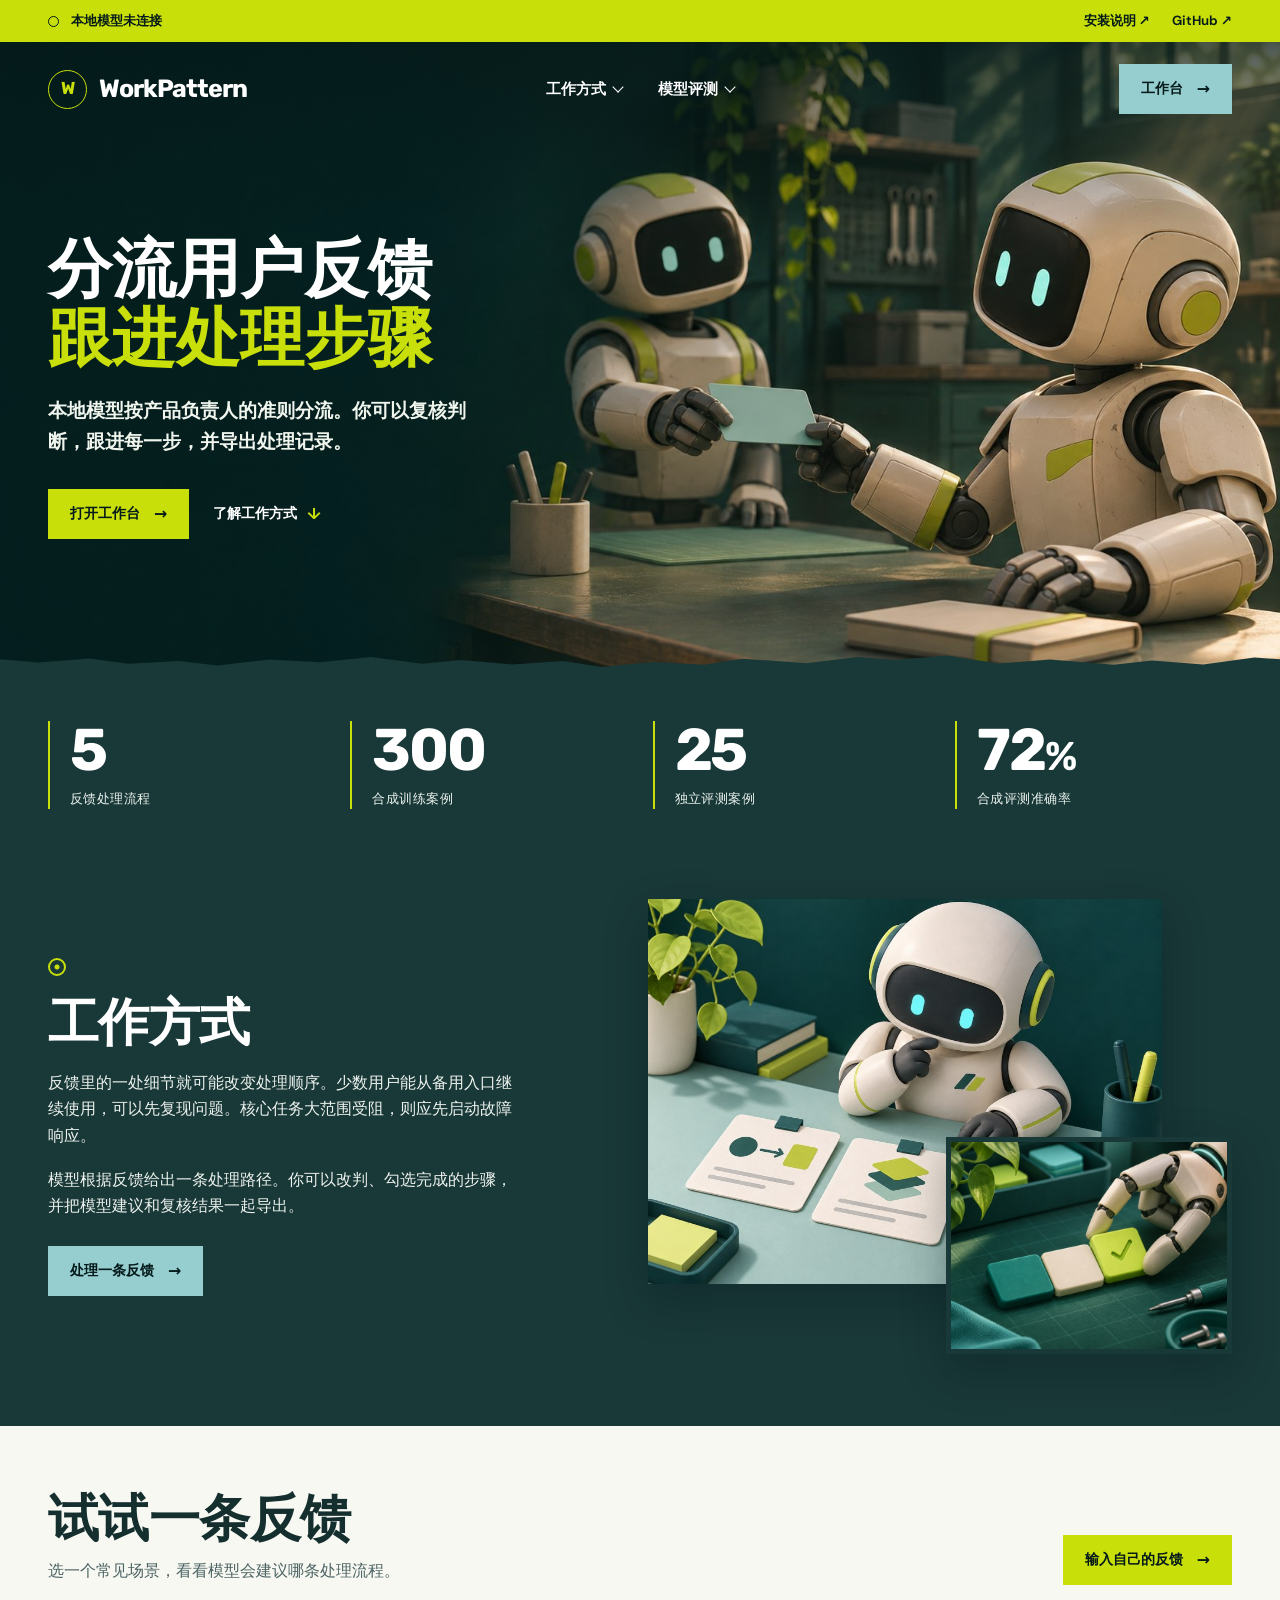
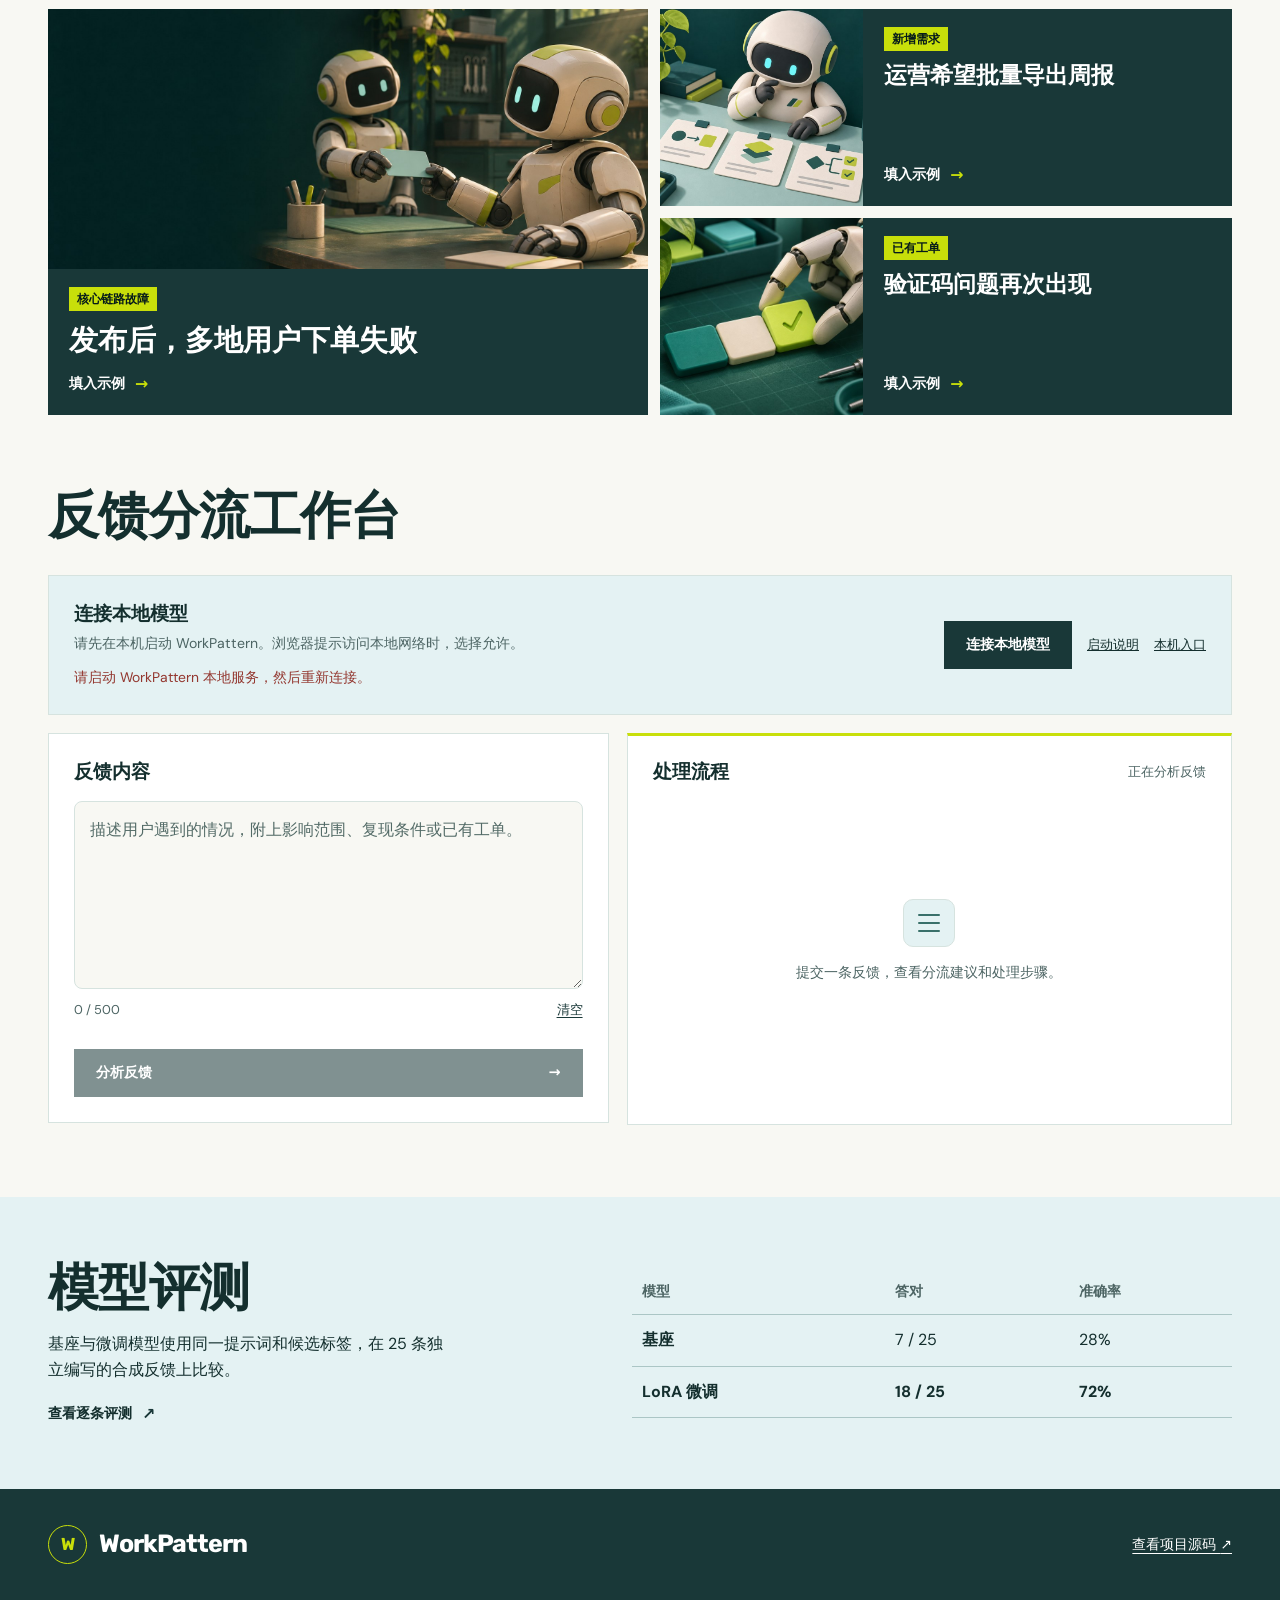
==== commit 01a4f3c7: "Refine navigation, typography and feedback examples" ====
--- a/web/index.html
+++ b/web/index.html
@@ -25,9 +25,25 @@
     <img class="hero-art" src="./images/robot-workshop.jpg" alt="" width="1672" height="941" fetchpriority="high">
     <header class="wrap navigation">
       <a class="brand" href="#top"><span class="mark" aria-hidden="true">W</span> WorkPattern</a>
-      <nav class="nav-links" aria-label="站内导航">
-        <a href="#how">工作方式</a>
-        <a href="#evaluation">模型评测</a>
+      <button class="menu-toggle" id="menu-toggle" type="button" aria-controls="site-menu" aria-expanded="false">
+        <span aria-hidden="true"></span><span class="sr-only">站内菜单</span>
+      </button>
+      <nav class="nav-links" id="site-menu" aria-label="站内导航">
+        <details class="nav-group" name="site-navigation">
+          <summary>工作方式</summary>
+          <div class="nav-options">
+            <a href="#how">分流流程</a>
+            <a href="#examples">反馈示例</a>
+          </div>
+        </details>
+        <details class="nav-group" name="site-navigation">
+          <summary>模型评测</summary>
+          <div class="nav-options">
+            <a href="#evaluation">评测结果</a>
+            <a href="https://github.com/Aul-Ravens/workpattern/blob/main/model/adapter/evaluation.json">逐条评测记录</a>
+          </div>
+        </details>
+        <a class="mobile-workbench" href="#workbench">打开工作台 <span aria-hidden="true">→</span></a>
       </nav>
       <a class="button button-aqua nav-action" href="#workbench">工作台 <span aria-hidden="true">→</span></a>
     </header>
@@ -65,6 +81,41 @@
         </section>
       </div>
     </section>
+    <section class="examples wrap" id="examples" aria-labelledby="examples-title">
+      <div class="section-heading">
+        <div>
+          <h2 id="examples-title">试试一条反馈</h2>
+          <p>选一个常见场景，看看模型会建议哪条处理流程。</p>
+        </div>
+        <a class="button button-lime" href="#workbench">输入自己的反馈 <span aria-hidden="true">→</span></a>
+      </div>
+      <div class="case-grid">
+        <a class="case-card case-featured" href="#workbench" data-sample="核心链路故障">
+          <img src="./images/robot-workshop.jpg" width="1672" height="941" alt="" loading="lazy">
+          <div class="case-copy">
+            <span class="case-tag">核心链路故障</span>
+            <h3>发布后，多地用户下单失败</h3>
+            <span class="arrow-link">填入示例 <span aria-hidden="true">→</span></span>
+          </div>
+        </a>
+        <a class="case-card" href="#workbench" data-sample="新增需求">
+          <img src="./images/robot-review.jpg" width="920" height="690" alt="" loading="lazy">
+          <div class="case-copy">
+            <span class="case-tag">新增需求</span>
+            <h3>运营希望批量导出周报</h3>
+            <span class="arrow-link">填入示例 <span aria-hidden="true">→</span></span>
+          </div>
+        </a>
+        <a class="case-card" href="#workbench" data-sample="已有工单">
+          <img src="./images/robot-checklist.jpg" width="760" height="570" alt="" loading="lazy">
+          <div class="case-copy">
+            <span class="case-tag">已有工单</span>
+            <h3>验证码问题再次出现</h3>
+            <span class="arrow-link">填入示例 <span aria-hidden="true">→</span></span>
+          </div>
+        </a>
+      </div>
+    </section>
     <section class="workbench wrap" id="workbench" aria-labelledby="workbench-title">
       <h2 id="workbench-title">反馈分流工作台</h2>
       <section id="connect-panel" class="panel connect-panel" aria-labelledby="connect-title" hidden>
@@ -94,16 +145,17 @@
         <section class="panel result" aria-labelledby="result-title">
           <div class="panel-head">
             <h3 id="result-title">处理流程</h3>
-            <span id="latency"></span>
+            <span id="latency" role="status"></span>
           </div>
           <div id="empty" class="empty">
             <span class="list-icon" aria-hidden="true"><i></i><i></i><i></i></span>
-            <p>提交反馈后，这里会显示处理步骤。</p>
+            <p>提交一条反馈，查看分流建议和处理步骤。</p>
           </div>
           <div id="workflow" hidden>
             <div class="decision">
               <h4 id="decision-title"></h4>
               <p id="criterion"></p>
+              <p class="original-decision" id="original-decision" hidden></p>
             </div>
             <label class="override">复核分流 <select id="override"></select></label>
             <div id="steps"></div>
--- a/web/style.css
+++ b/web/style.css
@@ -21,8 +21,10 @@
   --paper: #f8f8f3;
   --muted: #4c6463;
   --border: #d6e3df;
-  --display: Rubik, "Microsoft YaHei", "PingFang SC", system-ui, sans-serif;
-  font: 16px/1.65 "DM Sans", "Microsoft YaHei", "PingFang SC", system-ui, sans-serif;
+  --cjk: "PingFang SC", "Microsoft YaHei", "Noto Sans CJK SC", system-ui, sans-serif;
+  --display: Rubik, var(--cjk);
+  --body: "DM Sans", var(--cjk);
+  font: 400 16px/1.65 var(--body);
   background: var(--paper);
   color: var(--ink);
 }
@@ -74,16 +76,33 @@
   background: var(--deep);
   clip-path: polygon(0 35%, 3% 49%, 7% 32%, 10% 54%, 14% 43%, 17% 62%, 21% 37%, 25% 48%, 29% 26%, 33% 54%, 36% 39%, 40% 57%, 44% 43%, 47% 68%, 51% 47%, 55% 58%, 58% 33%, 63% 52%, 67% 26%, 70% 39%, 74% 20%, 78% 53%, 82% 37%, 87% 58%, 90% 41%, 94% 57%, 98% 28%, 100% 36%, 100% 100%, 0 100%);
 }
-.navigation { display: grid; grid-template-columns: 1fr auto 1fr; align-items: center; gap: 28px; padding-block: 22px; }
+.navigation { position: relative; z-index: 2; display: grid; grid-template-columns: 1fr auto 1fr; align-items: center; gap: 28px; padding-block: 22px; }
 .brand { display: inline-flex; align-items: center; justify-self: start; gap: 12px; font: 700 1.56rem/1 var(--display); letter-spacing: -.045em; white-space: nowrap; }
 .mark { display: grid; place-items: center; width: 39px; aspect-ratio: 1; border: 1.5px solid var(--lime); border-radius: 50%; color: var(--lime); font-size: 1.08rem; letter-spacing: 0; }
-.nav-links { display: flex; align-items: center; gap: 33px; font-weight: 650; font-size: .9rem; }
+.nav-links { display: flex; align-items: center; gap: 28px; font: 600 .92rem/1.4 var(--display); }
+.menu-toggle, .mobile-workbench { display: none; }
+.nav-group { position: relative; }
+.nav-group summary { display: flex; align-items: center; gap: 8px; padding: 11px 4px; color: white; list-style: none; }
+.nav-group summary::-webkit-details-marker { display: none; }
+.nav-group summary::after {
+  content: "";
+  width: 7px;
+  height: 7px;
+  border: solid currentColor;
+  border-width: 0 1.5px 1.5px 0;
+  transform: translateY(-2px) rotate(45deg);
+}
+.nav-group[open] summary, .nav-group summary:hover { color: var(--lime); }
+.nav-group[open] summary::after { transform: translateY(2px) rotate(225deg); }
+.nav-options { position: absolute; top: 100%; left: -10px; min-width: 165px; padding: 6px 0; color: var(--ink); background: white; border-top: 3px solid var(--lime); box-shadow: 0 10px 32px #051a1a50; }
+.nav-options a { display: block; padding: 10px 15px; white-space: nowrap; }
+.nav-options a:hover { background: var(--wash); text-decoration: none; }
 .nav-action { justify-self: end; }
 .hero { min-height: clamp(440px, 42vw, 600px); display: flex; align-items: center; padding-block: 52px 88px; }
 .hero-copy { max-width: 540px; }
-.hero h1 { font: 750 clamp(3.15rem, 5vw, 5rem)/1.12 var(--display); letter-spacing: -.055em; text-wrap: balance; }
+.hero h1 { font: 700 clamp(3.15rem, 5vw, 5rem)/1.08 var(--display); letter-spacing: 0; text-wrap: balance; }
 .hero h1 span { display: block; color: var(--lime); }
-.hero p { max-width: 420px; margin-top: 24px; color: #f0f6ee; font-size: clamp(1rem, 1.5vw, 1.18rem); font-weight: 600; text-wrap: pretty; }
+.hero p { max-width: 450px; margin-top: 22px; color: #f0f6ee; font-size: clamp(1rem, 1.5vw, 1.18rem); font-weight: 600; text-wrap: pretty; }
 .hero-actions { display: flex; align-items: center; flex-wrap: wrap; gap: 18px 24px; margin-top: 32px; }
 .button, .primary, .secondary {
   display: inline-flex;
@@ -91,30 +110,33 @@
   justify-content: center;
   gap: 14px;
   min-height: 44px;
-  border: 1px solid transparent;
-  border-radius: 100px;
+  border: 2px solid transparent;
   padding: 10px 20px;
-  font-weight: 750;
+  font-weight: 700;
   font-size: .9rem;
   text-align: center;
+  transition: background-color .15s ease, transform .15s ease;
 }
 .button-lime { background: var(--lime); color: var(--night); }
 .button-lime:hover { background: #dcf133; }
 .button-aqua { background: var(--aqua); color: var(--night); }
 .button-aqua:hover { background: #b6e2e1; }
+.button:hover { transform: scale(1.035); }
 .arrow-link { display: inline-flex; align-items: center; gap: 10px; font-size: .9rem; font-weight: 700; }
 .arrow-link span, .button span { font-size: 1.1em; }
+.arrow-link > span { color: var(--lime); transition: transform .15s ease; }
+.arrow-link:hover > span, .case-card:hover .arrow-link > span { transform: translateX(4px); }
 
 .overview { background: var(--deep); color: white; }
 .stats { display: grid; grid-template-columns: repeat(4, 1fr); padding-block: 47px 32px; gap: 25px; }
 .stats div { display: grid; align-content: start; gap: 8px; border-left: 2px solid var(--lime); padding-left: 20px; }
-.stats dd { grid-row: 1; font: 650 clamp(2.45rem, 4.6vw, 4.4rem)/1 var(--display); letter-spacing: -.05em; }
+.stats dd { grid-row: 1; font: 700 clamp(2.45rem, 4.6vw, 4.4rem)/1 var(--display); letter-spacing: -.035em; }
 .stats dd span { font-size: .68em; }
-.stats dt { color: #ecf4ef; font-size: .85rem; font-weight: 650; }
+.stats dt { color: #ecf4ef; font-size: .82rem; font-weight: 500; letter-spacing: .035em; }
 .how { display: grid; grid-template-columns: minmax(0, 1fr) minmax(0, 1.1fr); align-items: center; gap: 70px; padding-block: 58px 72px; }
-.how-copy h2, .workbench > h2, .benchmark h2 {
-  font: 750 clamp(2.1rem, 4vw, 3.45rem)/1.15 var(--display);
-  letter-spacing: -.04em;
+.how-copy h2, .section-heading h2, .workbench > h2, .benchmark h2 {
+  font: 700 clamp(2.1rem, 4vw, 3.45rem)/1.13 var(--display);
+  letter-spacing: -.012em;
 }
 .how-copy h2::before {
   content: "";
@@ -133,11 +155,29 @@
 .review-art { width: 100%; }
 .check-art { position: absolute; bottom: 0; right: 0; width: 49%; border: 5px solid var(--deep); }
 
+.examples { padding-block: 64px 0; }
+.section-heading { display: flex; justify-content: space-between; align-items: end; gap: 24px; margin-bottom: 24px; }
+.section-heading p { margin-top: 10px; color: var(--muted); }
+.section-heading > .button { flex: none; }
+.case-grid { display: grid; grid-template-columns: minmax(0, 1.05fr) minmax(0, 1fr); grid-template-rows: repeat(2, 1fr); gap: 12px; }
+.case-card { display: grid; grid-template-columns: minmax(0, .55fr) minmax(0, 1fr); min-width: 0; overflow: hidden; background: var(--deep); color: white; text-decoration: none; transition: background-color .15s ease; }
+.case-featured { grid-row: span 2; grid-template-columns: 1fr; grid-template-rows: minmax(160px, 1fr) auto; }
+.case-card:hover, .case-card:focus-visible { background: var(--night); }
+.case-card img { display: block; width: 100%; height: 100%; min-height: 0; object-fit: cover; }
+.case-featured img { max-height: 260px; object-position: 76% 52%; }
+.case-copy { display: flex; flex-direction: column; align-items: flex-start; gap: 10px; padding: 18px 21px; }
+.case-tag { padding: 2px 8px; color: var(--night); background: var(--lime); font-size: .76rem; font-weight: 700; }
+.case-card:hover .case-tag { background: var(--aqua); }
+.case-copy h3 { font: 700 clamp(1.04rem, 2vw, 1.42rem)/1.32 var(--display); text-wrap: balance; }
+.case-featured h3 { font-size: clamp(1.22rem, 2.4vw, 1.82rem); }
+.case-copy .arrow-link { margin-top: auto; padding-top: 2px; }
+
 .workbench { padding-block: 72px; }
 .workbench > h2 { margin-bottom: 30px; }
 .board { display: grid; grid-template-columns: minmax(0, 1fr) minmax(0, 1.08fr); gap: 18px; align-items: start; }
-.panel { min-width: 0; padding: 25px; background: white; border: 1px solid var(--border); border-radius: 14px; }
-.panel h3 { font-size: 1.15rem; line-height: 1.35; }
+.panel { min-width: 0; padding: 25px; background: white; border: 1px solid var(--border); }
+.panel h3 { font: 700 1.2rem/1.32 var(--display); }
+.result { border-top: 3px solid var(--lime); padding-top: 23px; }
 .connect-panel { display: flex; align-items: center; justify-content: space-between; gap: 20px; margin-bottom: 18px; background: var(--wash); }
 #connect-help { margin-top: 6px; color: var(--muted); font-size: .88rem; }
 .connect-actions { display: flex; align-items: center; flex: none; flex-wrap: wrap; gap: 10px 15px; }
@@ -152,7 +192,7 @@
 .text-button { background: transparent; border: 0; color: var(--deep); padding: 3px 0; text-decoration: underline; text-underline-offset: 3px; }
 .samples { display: flex; flex-wrap: wrap; gap: 8px; margin: 14px 0 18px; }
 .samples:empty { margin-bottom: 12px; }
-.samples button, .secondary { background: white; color: var(--ink); border: 1px solid #a5c3bd; border-radius: 40px; padding: 6px 11px; min-height: 34px; font-size: .81rem; }
+.samples button, .secondary { background: white; color: var(--ink); border: 1px solid #a5c3bd; padding: 6px 11px; min-height: 34px; font-size: .81rem; }
 .samples button:hover, .secondary:hover { background: var(--wash); }
 .primary { justify-content: space-between; width: 100%; color: white; background: var(--deep); }
 .primary:not(:disabled):hover { background: #2e5755; }
@@ -161,8 +201,9 @@
 .list-icon { display: grid; gap: 6px; padding: 14px; border: 1px solid var(--border); border-radius: 10px; background: var(--wash); }
 .list-icon i { display: block; width: 22px; height: 2px; border-radius: 2px; background: #39706a; }
 .decision { margin-block: 17px 14px; padding: 15px; background: var(--wash); border-radius: 8px; }
-.decision h4 { font-size: 1.3rem; }
+.decision h4 { font: 700 1.35rem/1.3 var(--display); }
 .decision p { margin-top: 4px; color: var(--muted); font-size: .85rem; }
+.decision .original-decision { margin-top: 9px; padding-top: 8px; border-top: 1px solid #bcd4d2; }
 .override { display: flex; align-items: center; gap: 9px; font-size: .82rem; color: var(--muted); margin-bottom: 9px; }
 select { padding: 5px 7px; border: 1px solid #a5c3bd; border-radius: 6px; color: var(--ink); background: white; }
 .step { display: grid; grid-template-columns: 19px 1fr; gap: 10px; padding: 12px 0; border-bottom: 1px solid var(--border); cursor: pointer; }
@@ -178,6 +219,7 @@
 .benchmark-inner { display: grid; grid-template-columns: minmax(0, 1fr) minmax(0, 1.12fr); gap: 48px; align-items: center; padding-block: 62px; }
 .benchmark p { margin-top: 14px; max-width: 400px; }
 .benchmark .arrow-link { margin-top: 17px; }
+.benchmark .arrow-link > span { color: var(--deep); }
 .benchmark table { width: 100%; border-collapse: collapse; text-align: left; font-variant-numeric: tabular-nums; }
 .benchmark th, .benchmark td { padding: 12px 10px; border-bottom: 1px solid #abc6c5; }
 .benchmark thead { color: var(--muted); font-size: .86rem; }
@@ -197,10 +239,20 @@
   .utility-links { gap: 13px; }
   .connection { gap: 6px; }
   .navigation { grid-template-columns: 1fr auto; padding-block: 15px; }
-  .nav-links { display: none; }
+  .nav-links { display: none; position: absolute; inset: 100% 0 auto; padding: 7px 15px; color: white; background: var(--deep); border-top: 3px solid var(--lime); box-shadow: 0 12px 30px #051a1a70; }
+  .navigation[data-menu-open] .nav-links { display: block; }
+  .nav-action { display: none; }
+  .menu-toggle { display: grid; place-items: center; justify-self: end; min-width: 44px; min-height: 42px; border: 1px solid var(--aqua); color: white; background: var(--night); }
+  .menu-toggle span:first-child { position: relative; width: 19px; height: 2px; background: currentColor; box-shadow: 0 -6px currentColor, 0 6px currentColor; }
+  .menu-toggle[aria-expanded="true"] span:first-child { transform: rotate(45deg); box-shadow: none; }
+  .menu-toggle[aria-expanded="true"] span:first-child::after { content: ""; position: absolute; inset: 0; background: currentColor; transform: rotate(90deg); }
+  .nav-group + .nav-group, .mobile-workbench { border-top: 1px solid #ffffff28; }
+  .nav-group summary { width: 100%; justify-content: space-between; }
+  .nav-options { position: static; color: white; background: transparent; box-shadow: none; border-top: 0; }
+  .nav-options a:hover { color: var(--lime); background: transparent; }
+  .mobile-workbench { display: flex; align-items: center; justify-content: space-between; padding: 11px 4px; color: var(--lime); }
   .brand { font-size: 1.3rem; gap: 8px; }
   .mark { width: 31px; }
-  .nav-action { padding: 7px 13px; min-height: 38px; }
   .hero-art { height: 73%; object-position: 84% 38%; }
   .masthead::before { background: linear-gradient(180deg, #051a1ae0 0%, transparent 24%, #051a1a30 36%, var(--night) 70%); }
   .hero { align-items: end; min-height: clamp(500px, 110vw, 590px); padding-block: 205px 48px; }
@@ -212,6 +264,12 @@
   .how, .board, .benchmark-inner { grid-template-columns: 1fr; }
   .how { padding-block: 36px 46px; gap: 28px; }
   .how-images { padding-right: 9%; }
+  .examples { padding-top: 42px; }
+  .section-heading { align-items: start; flex-direction: column; gap: 14px; }
+  .case-grid { grid-template-columns: 1fr; grid-template-rows: auto; }
+  .case-featured { grid-row: auto; }
+  .case-featured img { max-height: 215px; }
+  .case-copy { padding: 15px; }
   .workbench { padding-block: 46px; }
   .workbench > h2 { margin-bottom: 22px; }
   .panel { padding: 18px; }
@@ -221,4 +279,6 @@
 }
 @media (prefers-reduced-motion: reduce) {
   html { scroll-behavior: auto; }
-}
+  .button, .primary, .secondary, .arrow-link > span, .case-card { transition: none; }
+  .button:hover, .arrow-link:hover > span, .case-card:hover .arrow-link > span { transform: none; }
+}
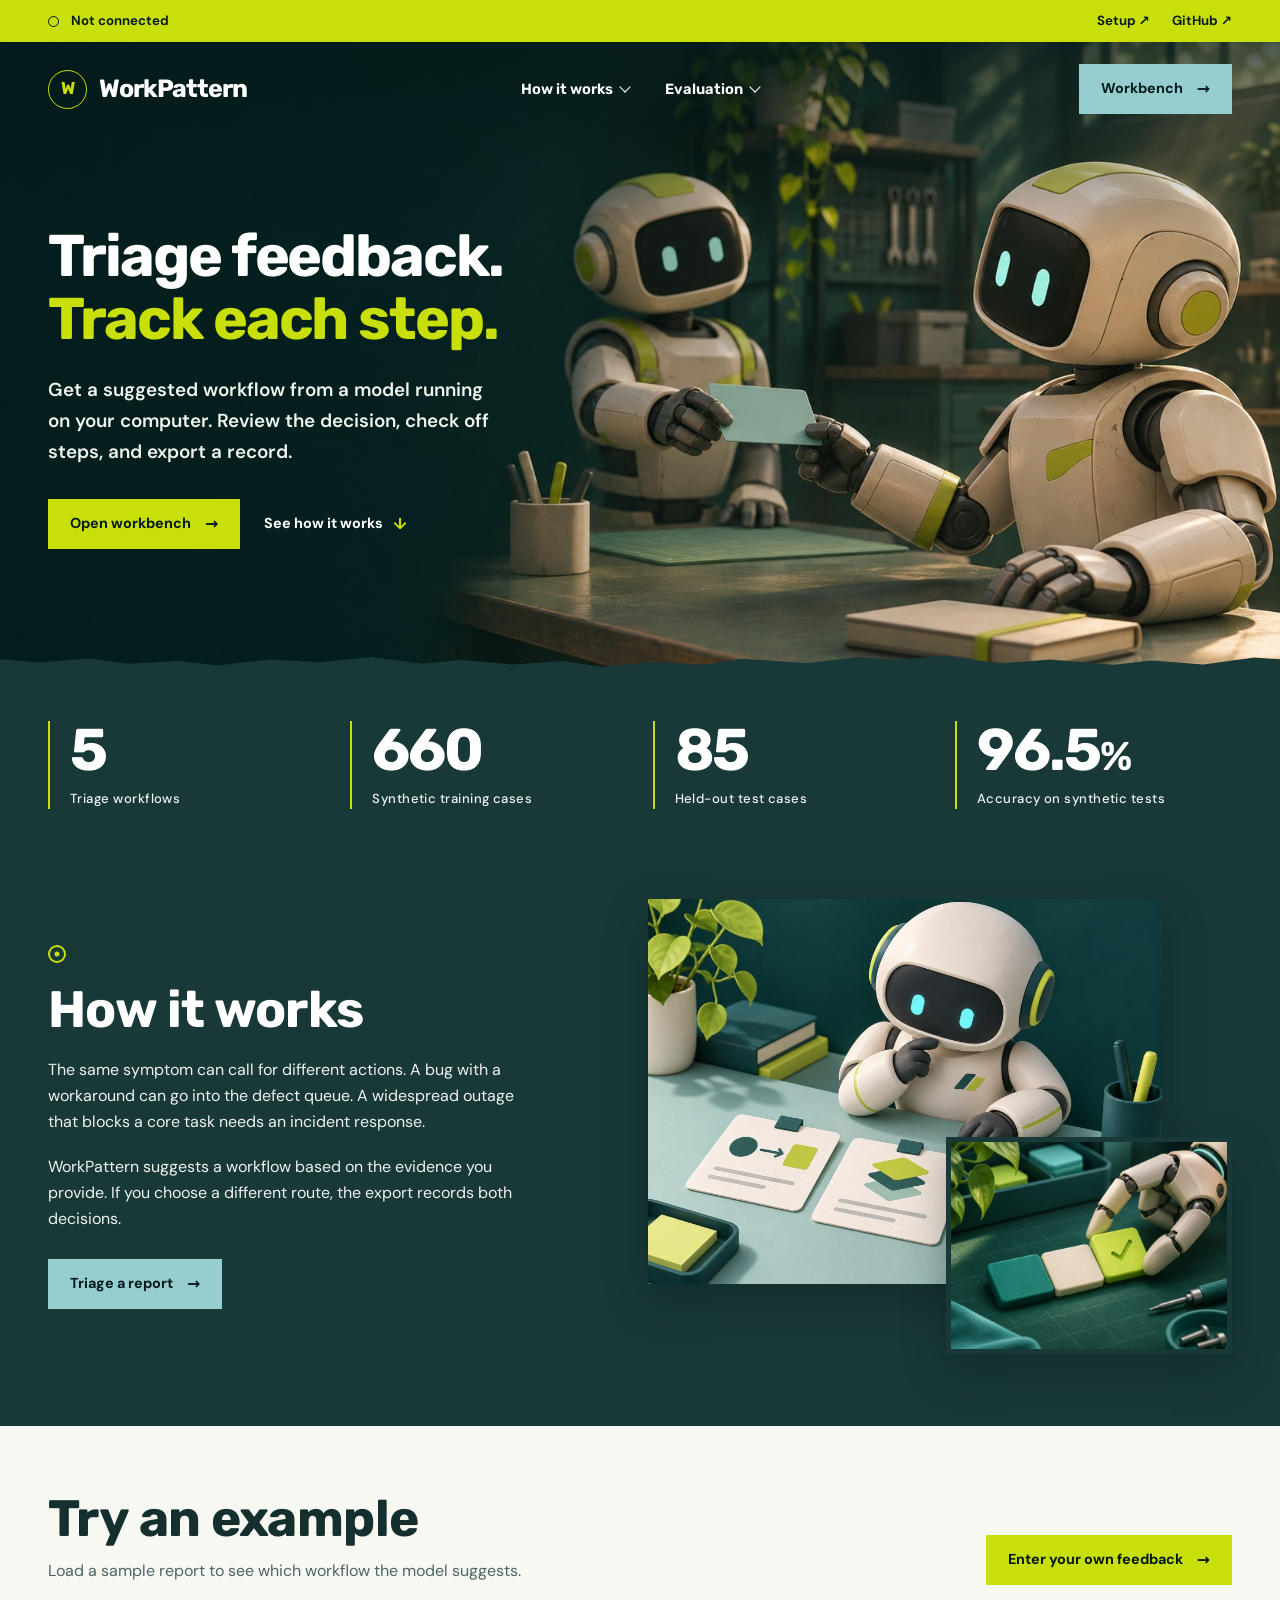
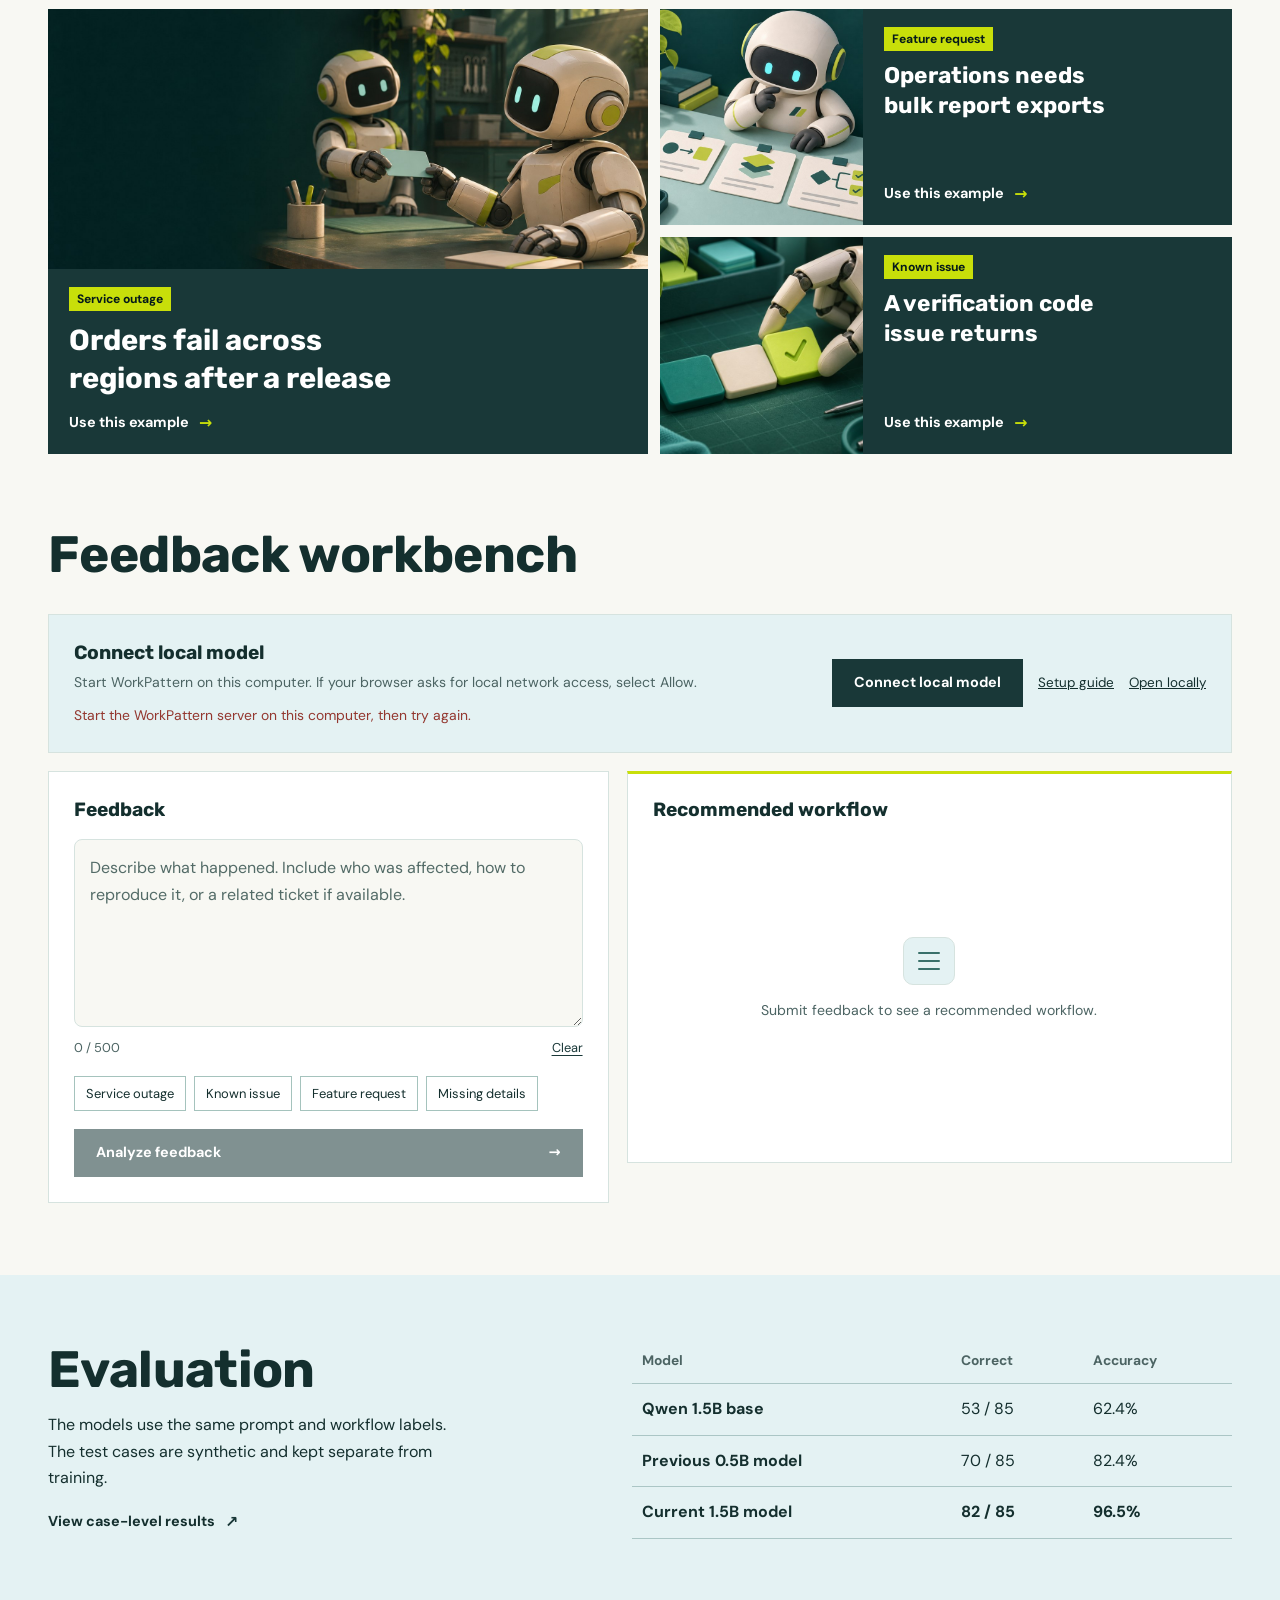
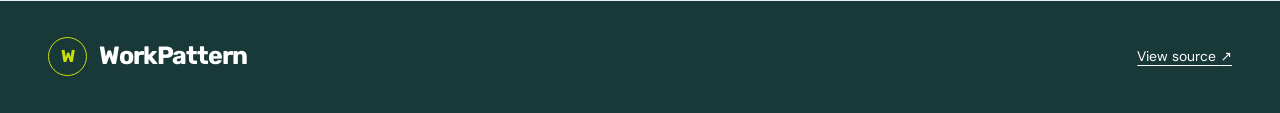
==== commit 31ac92c7: "Publish an English workbench and upgrade the triage model" ====
--- a/web/index.html
+++ b/web/index.html
@@ -1,22 +1,22 @@
 <!doctype html>
-<html lang="zh-CN">
+<html lang="en">
 <head>
   <meta charset="utf-8">
   <meta name="viewport" content="width=device-width, initial-scale=1">
   <meta name="theme-color" content="#193838">
-  <meta name="description" content="WorkPattern 在本机运行反馈分流模型，帮助你复核判断、跟进处理步骤并导出记录。">
+  <meta name="description" content="Triage product feedback with a local model, review its recommendations, and export your follow-up.">
   <meta http-equiv="Content-Security-Policy" content="default-src 'self'; connect-src 'self' http://127.0.0.1:8765; base-uri 'none'; object-src 'none'; form-action 'none'">
-  <title>WorkPattern · 反馈分流工作台</title>
+  <title>WorkPattern · Feedback Triage</title>
   <link rel="stylesheet" href="./style.css">
   <script src="./app.js" defer></script>
 </head>
 <body>
-  <a class="skip-link" href="#workbench">跳到工作台</a>
+  <a class="skip-link" href="#workbench">Skip to workbench</a>
   <div class="utility">
     <div class="wrap utility-inner">
-      <span class="connection" id="connection" role="status">本地模型未连接</span>
+      <span class="connection" id="connection" role="status">Not connected</span>
       <div class="utility-links">
-        <a href="https://github.com/Aul-Ravens/workpattern#本机运行">安装说明 <span aria-hidden="true">↗</span></a>
+        <a href="https://github.com/Aul-Ravens/workpattern#local-setup">Setup <span aria-hidden="true">↗</span></a>
         <a href="https://github.com/Aul-Ravens/workpattern">GitHub <span aria-hidden="true">↗</span></a>
       </div>
     </div>
@@ -26,53 +26,53 @@
     <header class="wrap navigation">
       <a class="brand" href="#top"><span class="mark" aria-hidden="true">W</span> WorkPattern</a>
       <button class="menu-toggle" id="menu-toggle" type="button" aria-controls="site-menu" aria-expanded="false">
-        <span aria-hidden="true"></span><span class="sr-only">站内菜单</span>
+        <span aria-hidden="true"></span><span class="sr-only">Menu</span>
       </button>
-      <nav class="nav-links" id="site-menu" aria-label="站内导航">
+      <nav class="nav-links" id="site-menu" aria-label="Main navigation">
         <details class="nav-group" name="site-navigation">
-          <summary>工作方式</summary>
+          <summary>How it works</summary>
           <div class="nav-options">
-            <a href="#how">分流流程</a>
-            <a href="#examples">反馈示例</a>
+            <a href="#how">Triage workflow</a>
+            <a href="#examples">Feedback examples</a>
           </div>
         </details>
         <details class="nav-group" name="site-navigation">
-          <summary>模型评测</summary>
+          <summary>Evaluation</summary>
           <div class="nav-options">
-            <a href="#evaluation">评测结果</a>
-            <a href="https://github.com/Aul-Ravens/workpattern/blob/main/model/adapter/evaluation.json">逐条评测记录</a>
+            <a href="#evaluation">Model results</a>
+            <a href="https://github.com/Aul-Ravens/workpattern/blob/main/model/adapter/evaluation.json">Case-level results</a>
           </div>
         </details>
-        <a class="mobile-workbench" href="#workbench">打开工作台 <span aria-hidden="true">→</span></a>
+        <a class="mobile-workbench" href="#workbench">Open workbench <span aria-hidden="true">→</span></a>
       </nav>
-      <a class="button button-aqua nav-action" href="#workbench">工作台 <span aria-hidden="true">→</span></a>
+      <a class="button button-aqua nav-action" href="#workbench">Workbench <span aria-hidden="true">→</span></a>
     </header>
     <section class="hero wrap" aria-labelledby="title">
       <div class="hero-copy">
-        <h1 id="title">分流用户反馈 <span>跟进处理步骤</span></h1>
-        <p>本地模型按产品负责人的准则分流。你可以复核判断，跟进每一步，并导出处理记录。</p>
+        <h1 id="title">Triage feedback. <span>Track each step.</span></h1>
+        <p>Get a suggested workflow from a model running on your computer. Review the decision, check off steps, and export a record.</p>
         <div class="hero-actions">
-          <a class="button button-lime" href="#workbench">打开工作台 <span aria-hidden="true">→</span></a>
-          <a class="arrow-link" href="#how">了解工作方式 <span aria-hidden="true">↓</span></a>
+          <a class="button button-lime" href="#workbench">Open workbench <span aria-hidden="true">→</span></a>
+          <a class="arrow-link" href="#how">See how it works <span aria-hidden="true">↓</span></a>
         </div>
       </div>
     </section>
   </div>
   <main>
-    <section class="overview" aria-label="产品概览">
+    <section class="overview" aria-label="Product overview">
       <div class="wrap">
         <dl class="stats">
-          <div><dt>反馈处理流程</dt><dd>5</dd></div>
-          <div><dt>合成训练案例</dt><dd>300</dd></div>
-          <div><dt>独立评测案例</dt><dd>25</dd></div>
-          <div><dt>合成评测准确率</dt><dd>72<span>%</span></dd></div>
+          <div><dt>Triage workflows</dt><dd>5</dd></div>
+          <div><dt>Synthetic training cases</dt><dd>660</dd></div>
+          <div><dt>Held-out test cases</dt><dd>85</dd></div>
+          <div><dt>Accuracy on synthetic tests</dt><dd>96.5<span>%</span></dd></div>
         </dl>
         <section class="how" id="how" aria-labelledby="how-title">
           <div class="how-copy">
-            <h2 id="how-title">工作方式</h2>
-            <p>反馈里的一处细节就可能改变处理顺序。少数用户能从备用入口继续使用，可以先复现问题。核心任务大范围受阻，则应先启动故障响应。</p>
-            <p>模型根据反馈给出一条处理路径。你可以改判、勾选完成的步骤，并把模型建议和复核结果一起导出。</p>
-            <a class="button button-aqua" href="#workbench">处理一条反馈 <span aria-hidden="true">→</span></a>
+            <h2 id="how-title">How it works</h2>
+            <p>The same symptom can call for different actions. A bug with a workaround can go into the defect queue. A widespread outage that blocks a core task needs an incident response.</p>
+            <p>WorkPattern suggests a workflow based on the evidence you provide. If you choose a different route, the export records both decisions.</p>
+            <a class="button button-aqua" href="#workbench">Triage a report <span aria-hidden="true">→</span></a>
           </div>
           <div class="how-images" aria-hidden="true">
             <img class="review-art" src="./images/robot-review.jpg" width="920" height="690" alt="" loading="lazy">
@@ -84,72 +84,72 @@
     <section class="examples wrap" id="examples" aria-labelledby="examples-title">
       <div class="section-heading">
         <div>
-          <h2 id="examples-title">试试一条反馈</h2>
-          <p>选一个常见场景，看看模型会建议哪条处理流程。</p>
+          <h2 id="examples-title">Try an example</h2>
+          <p>Load a sample report to see which workflow the model suggests.</p>
         </div>
-        <a class="button button-lime" href="#workbench">输入自己的反馈 <span aria-hidden="true">→</span></a>
+        <a class="button button-lime" href="#workbench">Enter your own feedback <span aria-hidden="true">→</span></a>
       </div>
       <div class="case-grid">
-        <a class="case-card case-featured" href="#workbench" data-sample="核心链路故障">
+        <a class="case-card case-featured" href="#workbench" data-sample="incident">
           <img src="./images/robot-workshop.jpg" width="1672" height="941" alt="" loading="lazy">
           <div class="case-copy">
-            <span class="case-tag">核心链路故障</span>
-            <h3>发布后，多地用户下单失败</h3>
-            <span class="arrow-link">填入示例 <span aria-hidden="true">→</span></span>
+            <span class="case-tag">Service outage</span>
+            <h3>Orders fail across regions after a release</h3>
+            <span class="arrow-link">Use this example <span aria-hidden="true">→</span></span>
           </div>
         </a>
-        <a class="case-card" href="#workbench" data-sample="新增需求">
+        <a class="case-card" href="#workbench" data-sample="request">
           <img src="./images/robot-review.jpg" width="920" height="690" alt="" loading="lazy">
           <div class="case-copy">
-            <span class="case-tag">新增需求</span>
-            <h3>运营希望批量导出周报</h3>
-            <span class="arrow-link">填入示例 <span aria-hidden="true">→</span></span>
+            <span class="case-tag">Feature request</span>
+            <h3>Operations needs bulk report exports</h3>
+            <span class="arrow-link">Use this example <span aria-hidden="true">→</span></span>
           </div>
         </a>
-        <a class="case-card" href="#workbench" data-sample="已有工单">
+        <a class="case-card" href="#workbench" data-sample="existing">
           <img src="./images/robot-checklist.jpg" width="760" height="570" alt="" loading="lazy">
           <div class="case-copy">
-            <span class="case-tag">已有工单</span>
-            <h3>验证码问题再次出现</h3>
-            <span class="arrow-link">填入示例 <span aria-hidden="true">→</span></span>
+            <span class="case-tag">Known issue</span>
+            <h3>A verification code issue returns</h3>
+            <span class="arrow-link">Use this example <span aria-hidden="true">→</span></span>
           </div>
         </a>
       </div>
     </section>
     <section class="workbench wrap" id="workbench" aria-labelledby="workbench-title">
-      <h2 id="workbench-title">反馈分流工作台</h2>
+      <h2 id="workbench-title">Feedback workbench</h2>
       <section id="connect-panel" class="panel connect-panel" aria-labelledby="connect-title" hidden>
         <div>
-          <h3 id="connect-title">连接本地模型</h3>
-          <p id="connect-help">请先在本机启动 WorkPattern。浏览器提示访问本地网络时，选择允许。</p>
+          <h3 id="connect-title">Connect local model</h3>
+          <p id="connect-help">Start WorkPattern on this computer. If your browser asks for local network access, select Allow.</p>
           <p id="connect-error" class="error" role="alert" hidden></p>
         </div>
         <div class="connect-actions">
-          <button id="connect" class="primary" type="button">连接本地模型</button>
-          <a href="https://github.com/Aul-Ravens/workpattern#本机运行">启动说明</a>
-          <a href="http://127.0.0.1:8765/">本机入口</a>
+          <button id="connect" class="primary" type="button">Connect local model</button>
+          <a href="https://github.com/Aul-Ravens/workpattern#local-setup">Setup guide</a>
+          <a href="http://127.0.0.1:8765/">Open locally</a>
         </div>
       </section>
       <div class="board">
         <section class="panel intake" aria-labelledby="intake-title">
-          <h3 id="intake-title">反馈内容</h3>
+          <h3 id="intake-title">Feedback</h3>
           <form id="triage-form">
-            <label class="sr-only" for="feedback">反馈内容</label>
-            <textarea id="feedback" maxlength="500" placeholder="描述用户遇到的情况，附上影响范围、复现条件或已有工单。" required></textarea>
-            <div class="input-meta"><span id="count">0 / 500</span><button type="button" class="text-button" id="clear">清空</button></div>
-            <div id="samples" class="samples" aria-label="示例反馈"></div>
-            <button type="submit" class="primary" id="run" disabled>分析反馈 <span aria-hidden="true">→</span></button>
+            <label class="sr-only" for="feedback">Feedback</label>
+            <textarea id="feedback" maxlength="500" placeholder="Describe what happened. Include who was affected, how to reproduce it, or a related ticket if available." required></textarea>
+            <div class="input-meta"><span id="count">0 / 500</span><button type="button" class="text-button" id="clear">Clear</button></div>
+            <div id="samples" class="samples" aria-label="Sample feedback"></div>
+            <button type="submit" class="primary" id="run" disabled>Analyze feedback <span aria-hidden="true">→</span></button>
             <p class="error" id="error" role="alert" hidden></p>
           </form>
         </section>
         <section class="panel result" aria-labelledby="result-title">
           <div class="panel-head">
-            <h3 id="result-title">处理流程</h3>
+            <h3 id="result-title">Recommended workflow</h3>
             <span id="latency" role="status"></span>
           </div>
           <div id="empty" class="empty">
             <span class="list-icon" aria-hidden="true"><i></i><i></i><i></i></span>
-            <p>提交一条反馈，查看分流建议和处理步骤。</p>
+            <p>Submit feedback to see a recommended workflow.</p>
           </div>
           <div id="workflow" hidden>
             <div class="decision">
@@ -157,29 +157,30 @@
               <p id="criterion"></p>
               <p class="original-decision" id="original-decision" hidden></p>
             </div>
-            <label class="override">复核分流 <select id="override"></select></label>
+            <label class="override">Review workflow <select id="override"></select></label>
             <div id="steps"></div>
-            <div class="result-actions"><span id="progress" aria-live="polite"></span><button id="download" class="secondary">导出记录</button></div>
+            <div class="result-actions"><span id="progress" aria-live="polite"></span><button id="download" class="secondary">Export record</button></div>
           </div>
         </section>
       </div>
       <details id="local-evaluation" class="evaluation" hidden>
-        <summary>当前连接模型的评测</summary>
+        <summary>Connected model evaluation</summary>
         <div id="metrics"></div>
       </details>
     </section>
     <section class="benchmark" id="evaluation" aria-labelledby="evaluation-title">
       <div class="wrap benchmark-inner">
         <div>
-          <h2 id="evaluation-title">模型评测</h2>
-          <p>基座与微调模型使用同一提示词和候选标签，在 25 条独立编写的合成反馈上比较。</p>
-          <a class="arrow-link" href="https://github.com/Aul-Ravens/workpattern/blob/main/model/adapter/evaluation.json">查看逐条评测 <span aria-hidden="true">↗</span></a>
+          <h2 id="evaluation-title">Evaluation</h2>
+          <p>The models use the same prompt and workflow labels. The test cases are synthetic and kept separate from training.</p>
+          <a class="arrow-link" href="https://github.com/Aul-Ravens/workpattern/blob/main/model/adapter/evaluation.json">View case-level results <span aria-hidden="true">↗</span></a>
         </div>
         <table>
-          <thead><tr><th scope="col">模型</th><th scope="col">答对</th><th scope="col">准确率</th></tr></thead>
+          <thead><tr><th scope="col">Model</th><th scope="col">Correct</th><th scope="col">Accuracy</th></tr></thead>
           <tbody>
-            <tr><th scope="row">基座</th><td>7 / 25</td><td>28%</td></tr>
-            <tr><th scope="row">LoRA 微调</th><td>18 / 25</td><td>72%</td></tr>
+            <tr><th scope="row">Qwen 1.5B base</th><td>53 / 85</td><td>62.4%</td></tr>
+            <tr><th scope="row">Previous 0.5B model</th><td>70 / 85</td><td>82.4%</td></tr>
+            <tr><th scope="row">Current 1.5B model</th><td>82 / 85</td><td>96.5%</td></tr>
           </tbody>
         </table>
       </div>
@@ -188,7 +189,7 @@
   <footer class="footer">
     <div class="wrap footer-inner">
       <a class="brand" href="#top"><span class="mark" aria-hidden="true">W</span> WorkPattern</a>
-      <a href="https://github.com/Aul-Ravens/workpattern">查看项目源码 <span aria-hidden="true">↗</span></a>
+      <a href="https://github.com/Aul-Ravens/workpattern">View source <span aria-hidden="true">↗</span></a>
     </div>
   </footer>
 </body>
--- a/web/style.css
+++ b/web/style.css
@@ -99,8 +99,8 @@
 .nav-options a:hover { background: var(--wash); text-decoration: none; }
 .nav-action { justify-self: end; }
 .hero { min-height: clamp(440px, 42vw, 600px); display: flex; align-items: center; padding-block: 52px 88px; }
-.hero-copy { max-width: 540px; }
-.hero h1 { font: 700 clamp(3.15rem, 5vw, 5rem)/1.08 var(--display); letter-spacing: 0; text-wrap: balance; }
+.hero-copy { max-width: 550px; }
+.hero h1 { font: 700 clamp(2.75rem, 4.6vw, 4.5rem)/1.08 var(--display); letter-spacing: -.035em; text-wrap: balance; }
 .hero h1 span { display: block; color: var(--lime); }
 .hero p { max-width: 450px; margin-top: 22px; color: #f0f6ee; font-size: clamp(1rem, 1.5vw, 1.18rem); font-weight: 600; text-wrap: pretty; }
 .hero-actions { display: flex; align-items: center; flex-wrap: wrap; gap: 18px 24px; margin-top: 32px; }
@@ -204,7 +204,8 @@
 .decision h4 { font: 700 1.35rem/1.3 var(--display); }
 .decision p { margin-top: 4px; color: var(--muted); font-size: .85rem; }
 .decision .original-decision { margin-top: 9px; padding-top: 8px; border-top: 1px solid #bcd4d2; }
-.override { display: flex; align-items: center; gap: 9px; font-size: .82rem; color: var(--muted); margin-bottom: 9px; }
+.override { display: flex; flex-wrap: wrap; align-items: center; gap: 9px; font-size: .82rem; color: var(--muted); margin-bottom: 9px; }
+.override select { max-width: 100%; }
 select { padding: 5px 7px; border: 1px solid #a5c3bd; border-radius: 6px; color: var(--ink); background: white; }
 .step { display: grid; grid-template-columns: 19px 1fr; gap: 10px; padding: 12px 0; border-bottom: 1px solid var(--border); cursor: pointer; }
 .step input { margin: 4px 0 0; width: 17px; height: 17px; accent-color: var(--deep); }
@@ -256,7 +257,7 @@
   .hero-art { height: 73%; object-position: 84% 38%; }
   .masthead::before { background: linear-gradient(180deg, #051a1ae0 0%, transparent 24%, #051a1a30 36%, var(--night) 70%); }
   .hero { align-items: end; min-height: clamp(500px, 110vw, 590px); padding-block: 205px 48px; }
-  .hero h1 { font-size: clamp(2.45rem, 9.5vw, 3.6rem); }
+  .hero h1 { font-size: clamp(2rem, 8.8vw, 3.6rem); }
   .hero p { margin-top: 15px; font-size: .96rem; }
   .hero-actions { margin-top: 20px; gap: 15px; }
   .stats { grid-template-columns: repeat(2, minmax(0, 1fr)); gap: 26px 15px; padding-block: 32px 20px; }
